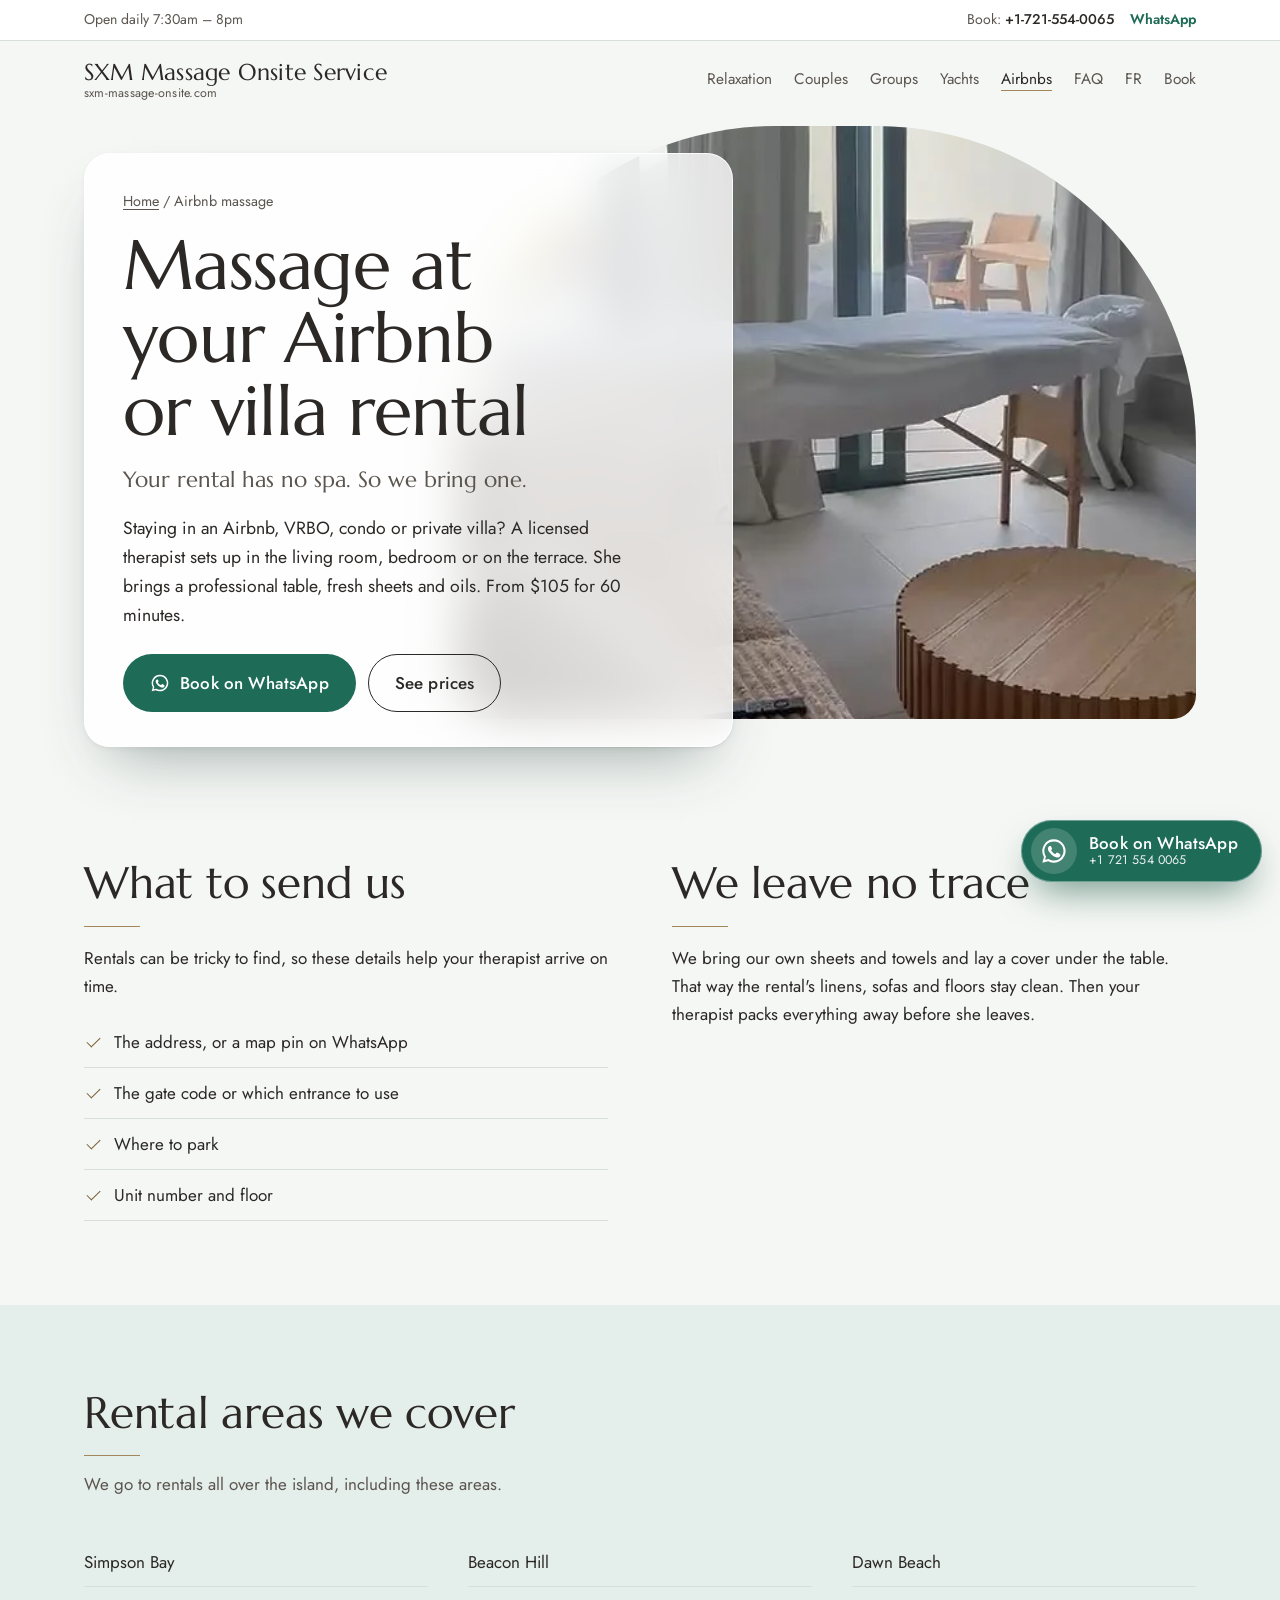
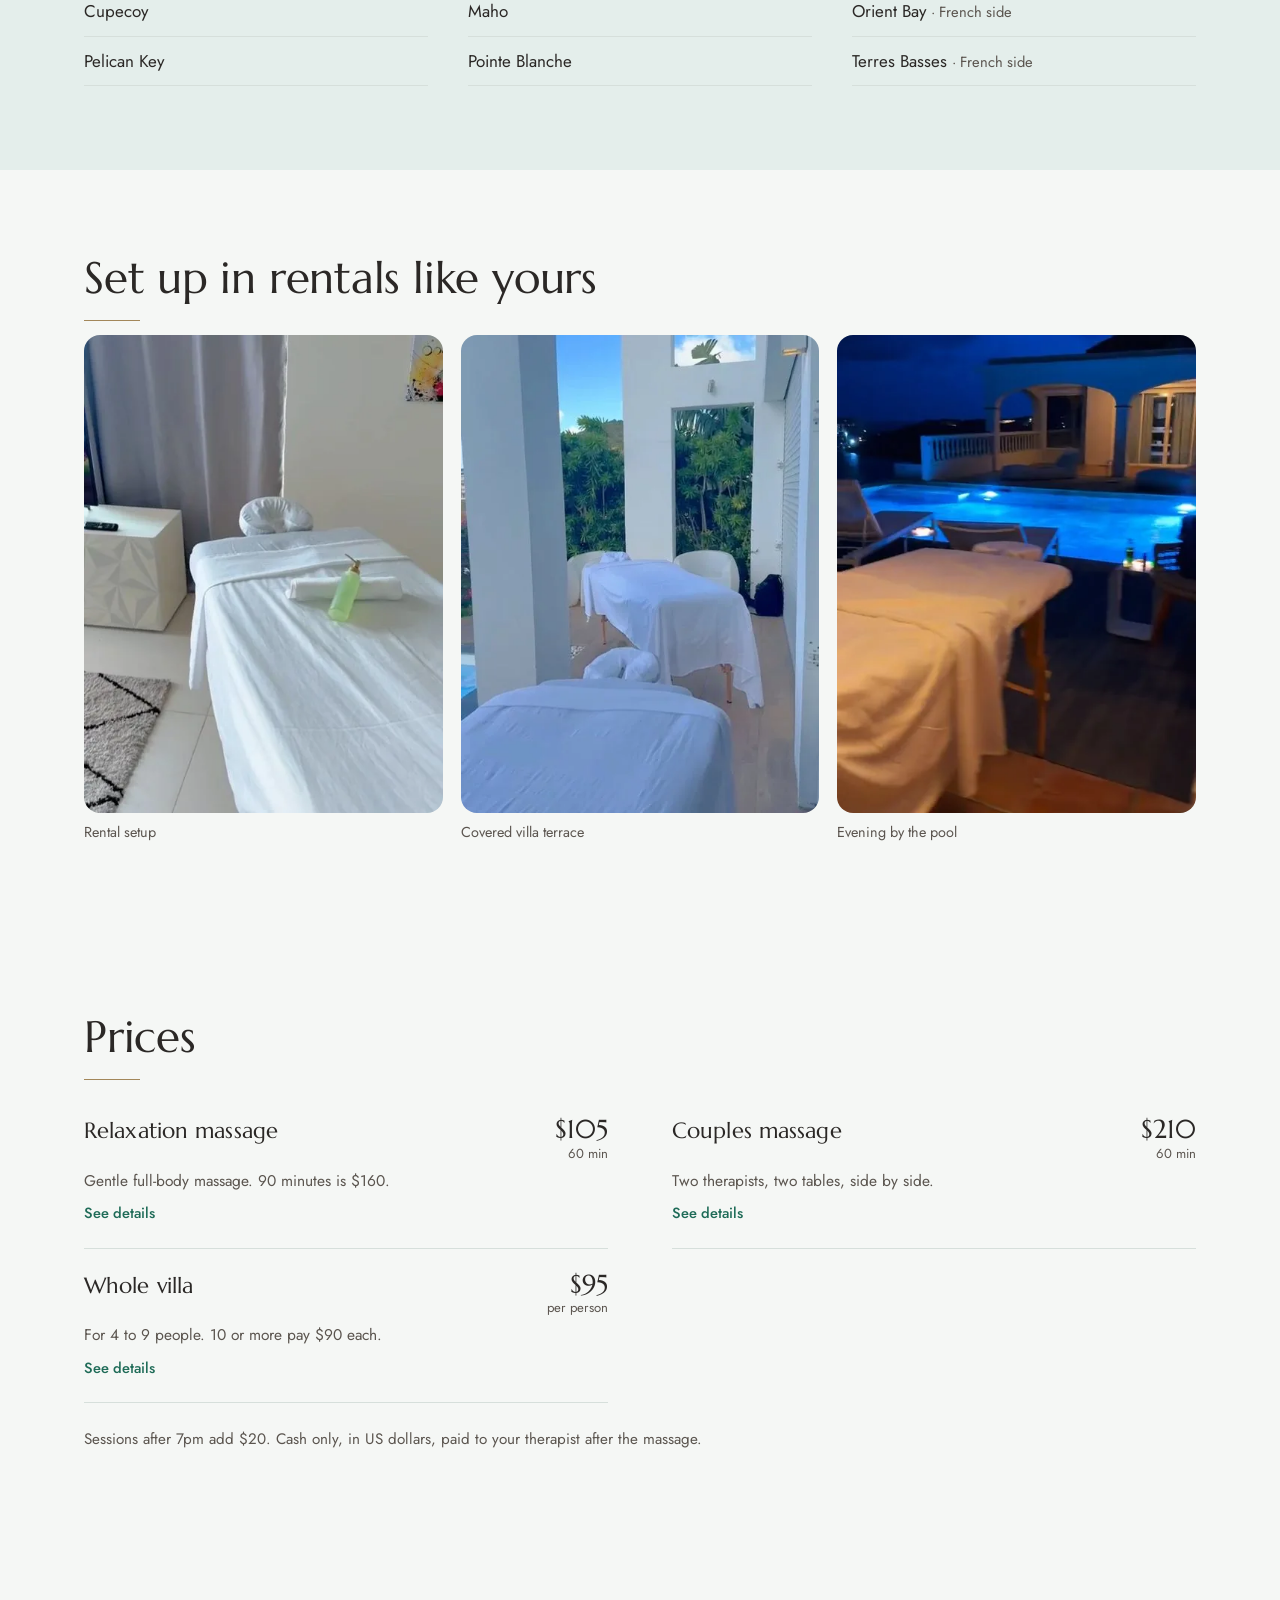
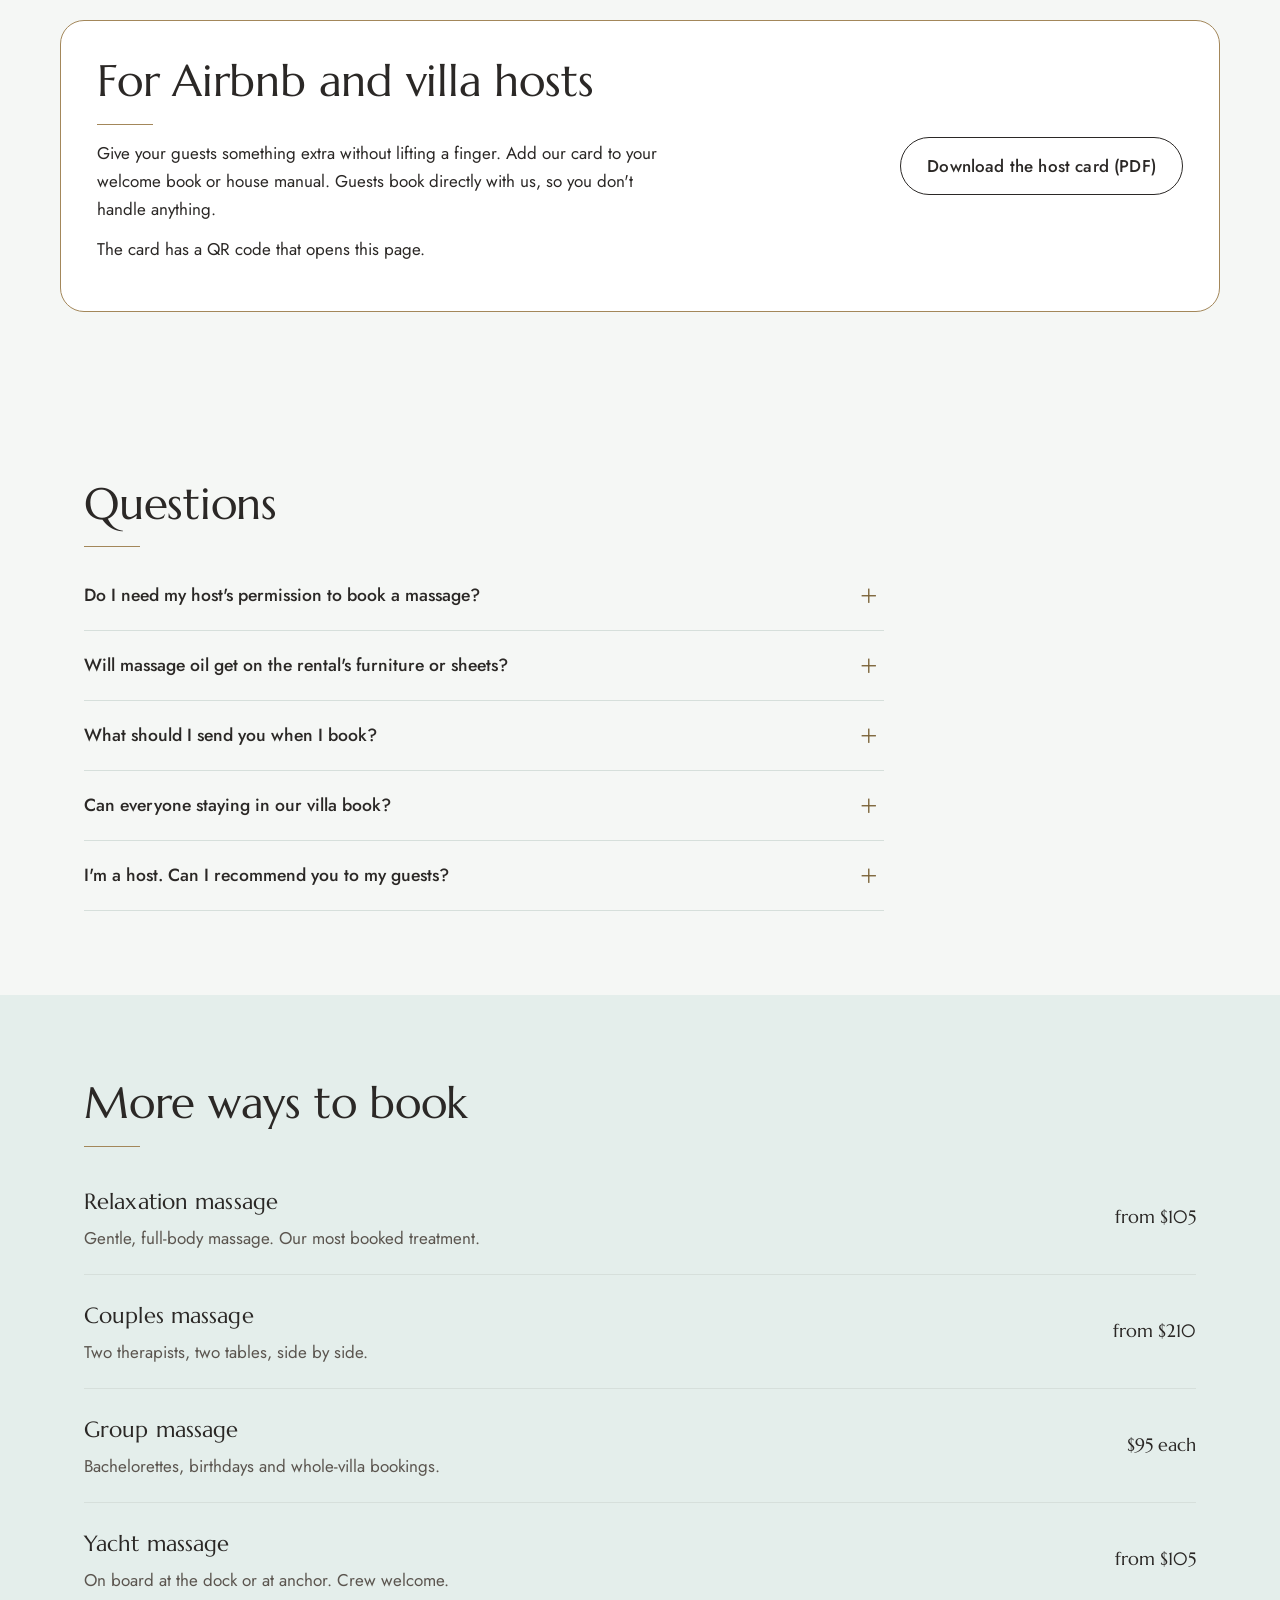
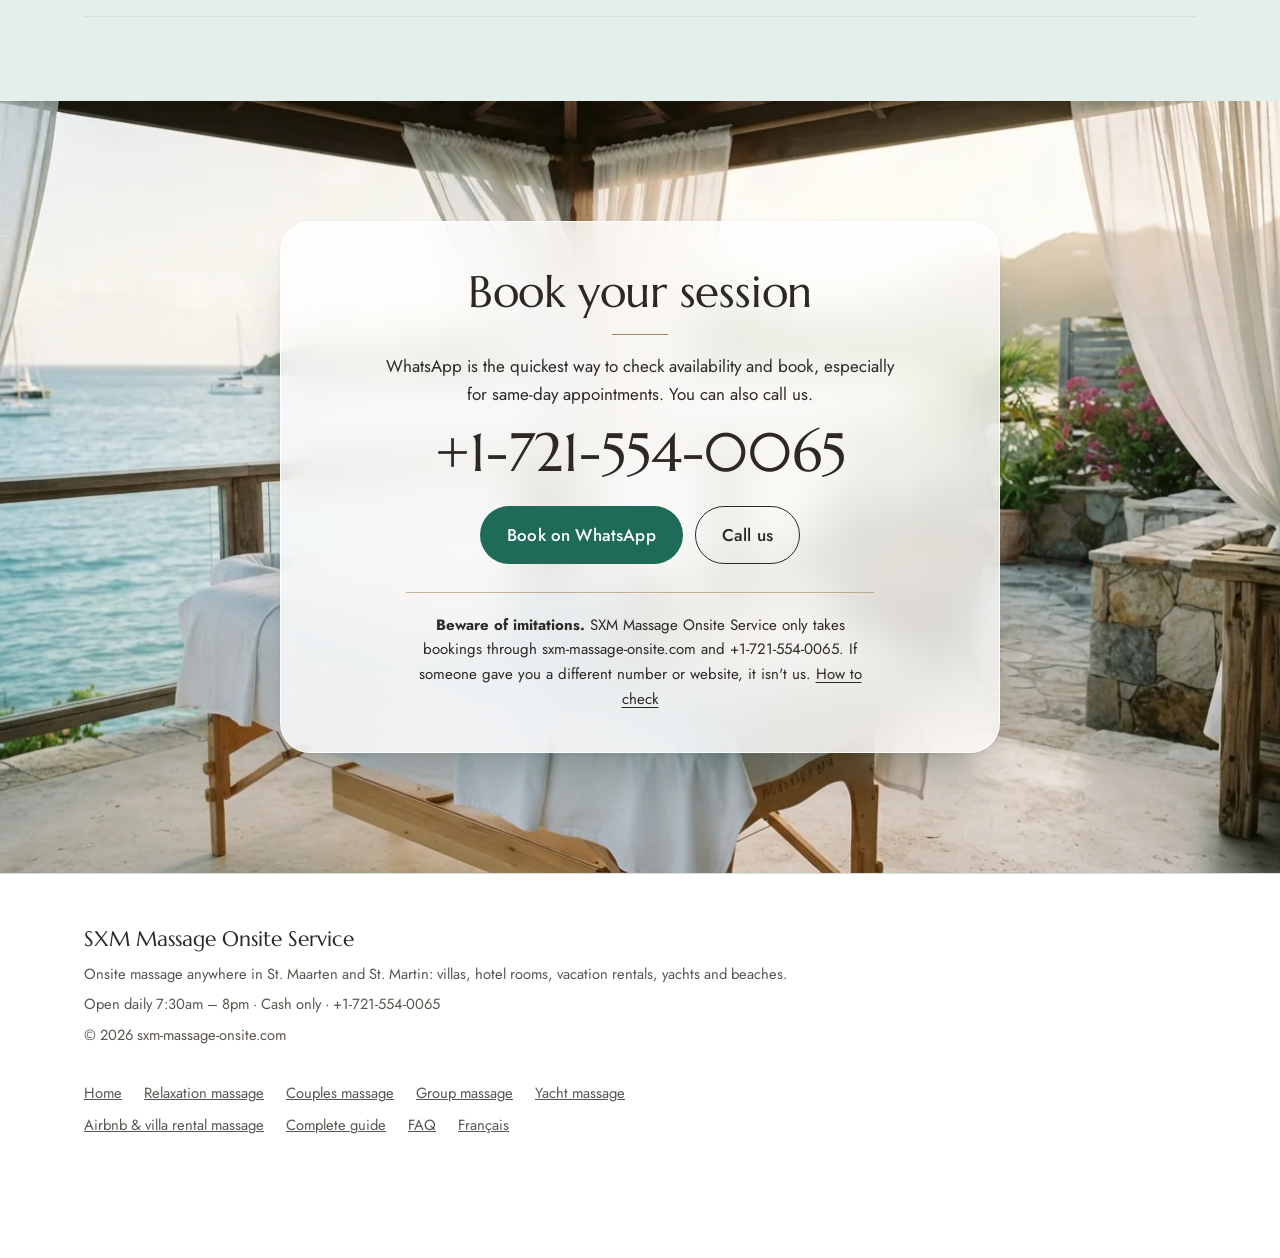
==== airbnb-massage/index.html @ 48a4171b "Rename business to SXM Massage Onsite Service (old name kept as alternateName) Co-Authored-By: Claud" ====
<!doctype html>
<html lang="en">
<head>
<meta charset="utf-8">
<meta name="viewport" content="width=device-width, initial-scale=1">
<!-- Google Analytics (skipped on localhost so testing doesn't count).
     Loads after the page is ready (first scroll/tap, or 2.5s after load) so it doesn't slow the first screen.
     A WhatsApp/call tap that happens before it has loaded waits up to ~1s so the click is still counted. -->
<script>
(function(){
  var h=location.hostname;
  if(!h||h==="localhost"||h==="127.0.0.1"||h.endsWith(".local")||h.endsWith(".test")) return;
  window.dataLayer=window.dataLayer||[];
  window.gtag=function(){dataLayer.push(arguments);};
  gtag("js",new Date()); gtag("config","G-8R6DB76BGK");
  var started=false, ready=false;
  function load(){ if(started) return; started=true;
    var s=document.createElement("script"); s.async=true; s.onload=function(){ready=true;};
    s.src="https://www.googletagmanager.com/gtag/js?id=G-8R6DB76BGK"; document.head.appendChild(s); }
  ["scroll","pointerdown","keydown","touchstart"].forEach(function(t){ addEventListener(t,load,{once:true,passive:true}); });
  addEventListener("load",function(){ setTimeout(load,2500); });
  document.addEventListener("click",function(e){
    var a=e.target.closest&&e.target.closest("a"); if(!a) return;
    var name, p={link_url:a.href}, txt=(a.textContent||"").trim().slice(0,60);
    if(a.href.indexOf("wa.me/")>-1){ name="whatsapp_click"; p.link_text=txt; }
    else if(a.href.indexOf("tel:")===0){ name="phone_call_click"; }
    else if(a.hostname==="sxm-massage-mobile.com"){ name=a.pathname.indexOf("/blog")===0?"blog_click":"sister_site_click"; p.link_text=txt; }
    if(!name) return;
    var sameTab=!a.target||a.target==="_self", plain=!(e.ctrlKey||e.metaKey||e.shiftKey||e.altKey||e.button);
    if(ready||!sameTab||!plain){ load(); gtag("event",name,p); return; }
    e.preventDefault(); load();
    var gone=false; function go(){ if(gone) return; gone=true; location.href=a.href; }
    p.event_callback=go; p.event_timeout=1000; gtag("event",name,p); setTimeout(go,1200);
  });
})();
</script>
<title>Massage at Your Airbnb or Vacation Rental in St. Maarten</title>
<meta name="description" content="Onsite massage at your Airbnb, VRBO or villa rental in St. Maarten. Set up in your living room or on the terrace with our own table, linens and oils. From $105.">
<link rel="canonical" href="https://sxm-massage-onsite.com/airbnb-massage/">
<meta name="theme-color" content="#16302A">
<meta property="og:type" content="website">
<meta property="og:site_name" content="SXM Massage Onsite Service">
<meta property="og:title" content="Massage at Your Airbnb or Vacation Rental in St. Maarten">
<meta property="og:description" content="Onsite massage at your Airbnb, VRBO or villa rental in St. Maarten. Set up in your living room or on the terrace with our own table, linens and oils. From $105.">
<meta property="og:url" content="https://sxm-massage-onsite.com/airbnb-massage/">
<meta property="og:image" content="https://sxm-massage-onsite.com/images/sxm-onsite-massage-share.jpg">
<meta property="og:image:width" content="1200">
<meta property="og:image:height" content="630">
<meta property="og:image:alt" content="SXM Massage Onsite Service: a full massage set up on site at your villa, hotel, Airbnb, yacht or beach in St. Maarten">
<meta name="twitter:card" content="summary_large_image">
<meta name="twitter:image" content="https://sxm-massage-onsite.com/images/sxm-onsite-massage-share.jpg">
<link rel="icon" href="../favicon.ico" sizes="any">
<link rel="icon" type="image/png" sizes="32x32" href="../favicon-32.png">
<link rel="apple-touch-icon" href="../apple-touch-icon.png">
<link rel="manifest" href="../site.webmanifest">
<link rel="preload" href="../fonts/marcellus-latin.woff2" as="font" type="font/woff2" crossorigin>
<link rel="preload" href="../fonts/jost-latin.woff2" as="font" type="font/woff2" crossorigin>
<link rel="stylesheet" href="../css/style.css?v=20261117b">
<script type="application/ld+json">
{
  "@context": "https://schema.org",
  "@type": "Service",
  "name": "Airbnb and villa rental massage",
  "serviceType": "In-home massage at vacation rentals",
  "description": "On-site massage at Airbnbs, VRBOs, condos and villa rentals in St. Maarten / St. Martin. Therapists bring their own table, linens and oils.",
  "url": "https://sxm-massage-onsite.com/airbnb-massage/",
  "provider": {
    "@type": "HealthAndBeautyBusiness",
    "@id": "https://sxm-massage-onsite.com/#business",
    "name": "SXM Massage Onsite Service",
    "telephone": "+1-721-554-0065"
  },
  "areaServed": [
    {
      "@type": "Place",
      "name": "Sint Maarten"
    },
    {
      "@type": "Place",
      "name": "Saint-Martin"
    }
  ],
  "offers": [
    {
      "@type": "Offer",
      "name": "Relaxation massage, 60 min",
      "price": "105",
      "priceCurrency": "USD"
    },
    {
      "@type": "Offer",
      "name": "Relaxation massage, 90 min",
      "price": "160",
      "priceCurrency": "USD"
    },
    {
      "@type": "Offer",
      "name": "Couples massage, 60 min",
      "price": "210",
      "priceCurrency": "USD"
    },
    {
      "@type": "Offer",
      "name": "Group massage per person, 4-9 people",
      "price": "95",
      "priceCurrency": "USD"
    }
  ]
}
</script>
<script type="application/ld+json">
{
  "@context": "https://schema.org",
  "@type": "BreadcrumbList",
  "itemListElement": [
    {
      "@type": "ListItem",
      "position": 1,
      "name": "Home",
      "item": "https://sxm-massage-onsite.com/"
    },
    {
      "@type": "ListItem",
      "position": 2,
      "name": "Airbnb massage",
      "item": "https://sxm-massage-onsite.com/airbnb-massage/"
    }
  ]
}
</script>
<script type="application/ld+json">
{
  "@context": "https://schema.org",
  "@type": "FAQPage",
  "mainEntity": [
    {
      "@type": "Question",
      "name": "Do I need my host's permission to book a massage?",
      "acceptedAnswer": {
        "@type": "Answer",
        "text": "Usually not, since it's your stay. If you're unsure, check your rental's house rules on visitors. Also, if your building has a front desk or security, let them know a therapist is coming."
      }
    },
    {
      "@type": "Question",
      "name": "Will massage oil get on the rental's furniture or sheets?",
      "acceptedAnswer": {
        "@type": "Answer",
        "text": "No. We bring our own sheets and towels and put a cover down under the table, so the rental's linens and floors stay clean."
      }
    },
    {
      "@type": "Question",
      "name": "What should I send you when I book?",
      "acceptedAnswer": {
        "@type": "Answer",
        "text": "The address or a map pin, the gate code or entrance, where to park, and the unit or floor number."
      }
    },
    {
      "@type": "Question",
      "name": "Can everyone staying in our villa book?",
      "acceptedAnswer": {
        "@type": "Answer",
        "text": "Yes. For 4 or more people, see group massage. It's $95 per person."
      }
    },
    {
      "@type": "Question",
      "name": "I'm a host. Can I recommend you to my guests?",
      "acceptedAnswer": {
        "@type": "Answer",
        "text": "Please do. Download our host card and add it to your welcome book. Then guests book with us directly."
      }
    }
  ]
}
</script>
</head>
<body>
<div class="topbar">
  <div class="wrap">
    <span class="tb-hours">Open daily 7:30am – 8pm</span>
    <span class="tb-book">Book: <a class="tb-phone" href="tel:+17215540065"><span class="nw">+1-721-554-0065</span></a> <a class="tb-wa" href="https://wa.me/17215540065?text=Hi%2C%20I%27d%20like%20to%20book%20an%20onsite%20massage" rel="noopener">WhatsApp</a></span>
  </div>
</div>
<header class="wrap top">
  <a class="brand" href="../">SXM Massage Onsite Service<small>sxm-massage-onsite.com</small></a>
  <button class="menu-btn" type="button" aria-expanded="false" aria-controls="main-nav">Menu</button>
  <nav id="main-nav" aria-label="Main">
    <a href="../relaxation-massage/">Relaxation</a>
    <a href="../couples-massage/">Couples</a>
    <a href="../group-massage/">Groups</a>
    <a href="../yacht-massage/">Yachts</a>
    <a href="../airbnb-massage/" aria-current="page">Airbnbs</a>
    <a href="../faq/">FAQ</a>
    <a href="../fr/" hreflang="fr" lang="fr" title="Version française">FR</a>
    <a class="nav-m" href="../guide/">Complete guide</a>
    <a href="#book">Book</a>
  </nav>
</header>
<script>
(function(){
  var h=document.querySelector('header.top'), b=h&&h.querySelector('.menu-btn'); if(!b) return;
  function close(){ h.classList.remove('open'); b.setAttribute('aria-expanded','false'); }
  b.addEventListener('click',function(){ var o=h.classList.toggle('open'); b.setAttribute('aria-expanded',o?'true':'false'); });
  h.querySelectorAll('nav a').forEach(function(a){ a.addEventListener('click',close); });
  document.addEventListener('keydown',function(e){ if(e.key==='Escape'&&h.classList.contains('open')){ close(); b.focus(); } });
  document.addEventListener('click',function(e){ if(h.classList.contains('open')&&!h.contains(e.target)) close(); });
})();
</script>
<main>
<section class="hero sub">
  <div class="wrap hero-grid">
    <div>
      <p class="crumbs"><a href="../">Home</a> / Airbnb massage</p>
      <h1>Massage at your Airbnb or villa rental</h1>
      <p class="places">Your rental has no spa. So we bring one.</p>
      <p class="lede">Staying in an Airbnb, VRBO, condo or private villa? A licensed therapist sets up in the living room, bedroom or on the terrace. She brings a professional table, fresh sheets and oils. From $105 for 60 minutes.</p>
      <div class="cta-row">
        <a class="btn btn-wa" href="https://wa.me/17215540065?text=Hi%2C%20I%27d%20like%20to%20book%20an%20onsite%20massage" rel="noopener"><svg viewBox="0 0 24 24" aria-hidden="true" fill="currentColor"><path d="M12 2a10 10 0 0 0-8.6 15.1L2 22l5-1.3A10 10 0 1 0 12 2zm0 18.2c-1.5 0-3-.4-4.3-1.2l-.3-.2-3 .8.8-2.9-.2-.3A8.2 8.2 0 1 1 12 20.2zm4.5-6.1c-.2-.1-1.5-.7-1.7-.8-.2-.1-.4-.1-.6.1l-.8 1c-.1.2-.3.2-.5.1a6.7 6.7 0 0 1-3.3-2.9c-.3-.4.2-.4.7-1.3.1-.2 0-.3 0-.4l-.8-1.8c-.2-.5-.4-.4-.6-.4h-.5a1 1 0 0 0-.7.3 3 3 0 0 0-.9 2.2 5.2 5.2 0 0 0 1.1 2.7 11.8 11.8 0 0 0 4.5 4c1.7.7 2.3.8 3.2.6.5-.1 1.5-.6 1.7-1.2.2-.6.2-1.1.2-1.2-.1-.1-.3-.2-.5-.3z"/></svg>Book on WhatsApp</a>
        <a class="btn btn-line" href="#prices">See prices</a>
      </div>
      
    </div>
    <div class="hero-photo"><img src="../images/airbnb-living-room-massage-setup-st-maarten.webp" alt="Massage table in a bright vacation rental living room in St. Maarten" width="576" height="1024" fetchpriority="high" decoding="async" style="object-position:center 62%"></div>
  </div>
</section>
<section>
  <div class="wrap two">
    <div>
      <h2>What to send us</h2>
      <p class="measure">Rentals can be tricky to find, so these details help your therapist arrive on time.</p>
      <ul class="ticks">
        <li>The address, or a map pin on WhatsApp</li>
        <li>The gate code or which entrance to use</li>
        <li>Where to park</li>
        <li>Unit number and floor</li>
      </ul>
    </div>
    <div>
      <h2>We leave no trace</h2>
      <p class="measure">We bring our own sheets and towels and lay a cover under the table. That way the rental's linens, sofas and floors stay clean. Then your therapist packs everything away before she leaves.</p>
    </div>
  </div>
</section>
<section class="band">
  <div class="wrap">
    <h2>Rental areas we cover</h2>
    <p class="intro measure">We go to rentals all over the island, including these areas.</p>
    <ul class="areas">
      <li>Simpson Bay</li>
      <li>Cupecoy</li>
      <li>Pelican Key</li>
      <li>Beacon Hill</li>
      <li>Maho</li>
      <li>Pointe Blanche</li>
      <li>Dawn Beach</li>
      <li>Orient Bay <span>· French side</span></li>
      <li>Terres Basses <span>· French side</span></li>
    </ul>
  </div>
</section>
<section>
  <div class="wrap">
    <h2>Set up in rentals like yours</h2>
    
    <ul class="gallery">
      <li><figure><a href="../images/massage-table-vacation-rental-st-maarten.webp" class="lb" data-caption="Massage setup at a vacation rental"><img src="../images/massage-table-vacation-rental-st-maarten-tile.webp" alt="Massage table with fresh linens and oil in a vacation rental" width="480" height="640" loading="lazy" decoding="async"></a><figcaption>Rental setup</figcaption></figure></li>
      <li><figure><a href="../images/couples-massage-tables-covered-villa-terrace.webp" class="lb" data-caption="Massage tables on a covered villa terrace"><img src="../images/couples-massage-tables-covered-villa-terrace-tile.webp" alt="Two massage tables side by side on a shaded villa terrace" width="480" height="640" loading="lazy" decoding="async"></a><figcaption>Covered villa terrace</figcaption></figure></li>
      <li><figure><a href="../images/evening-poolside-massage-villa-st-maarten.webp" class="lb" data-caption="Evening massage at a villa pool"><img src="../images/evening-poolside-massage-villa-st-maarten-tile.webp" alt="Massage table beside a lit villa pool in the evening" width="480" height="640" loading="lazy" decoding="async"></a><figcaption>Evening by the pool</figcaption></figure></li>
    </ul>
  </div>
</section>
<section id="prices">
  <div class="wrap">
    <h2>Prices</h2>
    
    <ul class="rate-cards">
      <li class="rate-card linked">
        <h3><a href="../relaxation-massage/">Relaxation massage</a></h3>
        <p class="price">$105<span>60 min</span></p>
        <p class="note">Gentle full-body massage. 90 minutes is $160.</p><span class="more" aria-hidden="true">See details</span>
      </li>
      <li class="rate-card linked">
        <h3><a href="../couples-massage/">Couples massage</a></h3>
        <p class="price">$210<span>60 min</span></p>
        <p class="note">Two therapists, two tables, side by side.</p><span class="more" aria-hidden="true">See details</span>
      </li>
      <li class="rate-card linked">
        <h3><a href="../group-massage/">Whole villa</a></h3>
        <p class="price">$95<span>per person</span></p>
        <p class="note">For 4 to 9 people. 10 or more pay $90 each.</p><span class="more" aria-hidden="true">See details</span>
      </li>
    </ul>
    <p class="rate-foot">Sessions after 7pm add $20. Cash only, in US dollars, paid to your therapist after the massage.</p>
  </div>
</section>
<section>
  <div class="wrap host">
    <div>
      <h2>For Airbnb and villa hosts</h2>
      <p>Give your guests something extra without lifting a finger. Add our card to your welcome book or house manual. Guests book directly with us, so you don't handle anything.</p>
      <p>The card has a QR code that opens this page.</p>
    </div>
    <div><a class="btn btn-line" href="../host-card.pdf" download>Download the host card (PDF)</a></div>
  </div>
</section>
<section id="faq" class="faq">
  <div class="wrap">
    <h2>Questions</h2>
    <div class="faq-list">
      <details>
        <summary>Do I need my host's permission to book a massage?</summary>
        <p>Usually not, since it's your stay. If you're unsure, check your rental's house rules on visitors. Also, if your building has a front desk or security, let them know a therapist is coming.</p>
      </details>
      <details>
        <summary>Will massage oil get on the rental's furniture or sheets?</summary>
        <p>No. We bring our own sheets and towels and put a cover down under the table, so the rental's linens and floors stay clean.</p>
      </details>
      <details>
        <summary>What should I send you when I book?</summary>
        <p>The address or a map pin, the gate code or entrance, where to park, and the unit or floor number.</p>
      </details>
      <details>
        <summary>Can everyone staying in our villa book?</summary>
        <p>Yes. For 4 or more people, see <a href="../group-massage/">group massage</a>. It's $95 per person.</p>
      </details>
      <details>
        <summary>I'm a host. Can I recommend you to my guests?</summary>
        <p>Please do. <a href="../host-card.pdf">Download our host card</a> and add it to your welcome book. Then guests book with us directly.</p>
      </details>
    </div>
  </div>
</section>
<section class="band">
  <div class="wrap">
    <h2>More ways to book</h2>
    <ul class="pages">
      <li><a href="../relaxation-massage/"><strong>Relaxation massage</strong><span>Gentle, full-body massage. Our most booked treatment.</span><em>from $105</em></a></li>
      <li><a href="../couples-massage/"><strong>Couples massage</strong><span>Two therapists, two tables, side by side.</span><em>from $210</em></a></li>
      <li><a href="../group-massage/"><strong>Group massage</strong><span>Bachelorettes, birthdays and whole-villa bookings.</span><em>$95 each</em></a></li>
      <li><a href="../yacht-massage/"><strong>Yacht massage</strong><span>On board at the dock or at anchor. Crew welcome.</span><em>from $105</em></a></li>
    </ul>
  </div>
</section>
<section id="book" class="dark book">
  <div class="wrap">
    <h2>Book your session</h2>
    <p>WhatsApp is the quickest way to check availability and book, especially for same-day appointments. You can also call us.</p>
    <a class="big-number" href="https://wa.me/17215540065"><span class="nw">+1-721-554-0065</span></a>
    <div class="cta-row">
      <a class="btn btn-wa" href="https://wa.me/17215540065?text=Hi%2C%20I%27d%20like%20to%20book%20an%20onsite%20massage" rel="noopener">Book on WhatsApp</a>
      <a class="btn btn-line" href="tel:+17215540065">Call us</a>
    </div>
    <p class="beware"><strong>Beware of imitations.</strong> SXM Massage Onsite Service only takes bookings through sxm-massage-onsite.com and <span class="nw">+1-721-554-0065</span>. If someone gave you a different number or website, it isn't us. <a href="../faq/#real">How to check</a></p>
  </div>
</section>
</main>

<footer>
  <div class="wrap cols">
    <div>
      <p><strong>SXM Massage Onsite Service</strong></p>
      <p>Onsite massage anywhere in St. Maarten and St. Martin: villas, hotel rooms, vacation rentals, yachts and beaches.</p>
      <p>Open daily 7:30am – 8pm · Cash only · <span class="nw">+1-721-554-0065</span></p>
      <p>© 2026 sxm-massage-onsite.com</p>
    </div>
    <nav aria-label="Services">
      <a href="../">Home</a>
      <a href="../relaxation-massage/">Relaxation massage</a>
      <a href="../couples-massage/">Couples massage</a>
      <a href="../group-massage/">Group massage</a>
      <a href="../yacht-massage/">Yacht massage</a>
      <a href="../airbnb-massage/">Airbnb & villa rental massage</a>
      <a href="../guide/">Complete guide</a>
      <a href="../faq/">FAQ</a>
      <a href="../fr/" hreflang="fr" lang="fr">Français</a>
    </nav>
  </div>
</footer>

<a class="wa-float" href="https://wa.me/17215540065?text=Hi%2C%20I%27d%20like%20to%20book%20an%20onsite%20massage" rel="noopener"><span class="wa-icon" aria-hidden="true"><svg viewBox="0 0 24 24" aria-hidden="true" fill="currentColor"><path d="M12 2a10 10 0 0 0-8.6 15.1L2 22l5-1.3A10 10 0 1 0 12 2zm0 18.2c-1.5 0-3-.4-4.3-1.2l-.3-.2-3 .8.8-2.9-.2-.3A8.2 8.2 0 1 1 12 20.2zm4.5-6.1c-.2-.1-1.5-.7-1.7-.8-.2-.1-.4-.1-.6.1l-.8 1c-.1.2-.3.2-.5.1a6.7 6.7 0 0 1-3.3-2.9c-.3-.4.2-.4.7-1.3.1-.2 0-.3 0-.4l-.8-1.8c-.2-.5-.4-.4-.6-.4h-.5a1 1 0 0 0-.7.3 3 3 0 0 0-.9 2.2 5.2 5.2 0 0 0 1.1 2.7 11.8 11.8 0 0 0 4.5 4c1.7.7 2.3.8 3.2.6.5-.1 1.5-.6 1.7-1.2.2-.6.2-1.1.2-1.2-.1-.1-.3-.2-.5-.3z"/></svg></span><span class="wa-text">Book on WhatsApp<small>+1 721 554 0065</small></span></a>
<dialog class="lightbox" id="lightbox" aria-label="Photo">
  <button type="button" class="lb-close" aria-label="Close photo">&times;</button>
  <img alt="">
  <p class="lb-cap"></p>
</dialog>
<script>
(function(){
  var d=document.getElementById('lightbox'); if(!d||!d.showModal) return;
  var im=d.querySelector('img'), cap=d.querySelector('.lb-cap');
  document.querySelectorAll('a.lb').forEach(function(a){
    a.addEventListener('click',function(e){
      e.preventDefault(); var t=a.querySelector('img');
      im.src=a.href; im.alt=t.alt; cap.textContent=a.dataset.caption||''; d.showModal();
    });
  });
  d.querySelector('.lb-close').addEventListener('click',function(){d.close()});
  d.addEventListener('click',function(e){ if(e.target===d) d.close(); });
})();
</script>
</body>
</html>
---- css/style.css ----
/* SXM Massage Onsite Service: "villa morning" luxury spa theme
   Pearl + sea mist backgrounds, espresso text, champagne-gold hairlines,
   frosted glass panels floating over real setup photos.
   Fonts are served from this site: Marcellus (headings), Jost (text). */

@font-face{font-family:"Marcellus";font-style:normal;font-weight:400;font-display:swap;src:url(../fonts/marcellus-latin.woff2) format("woff2")}
@font-face{font-family:"Jost";font-style:normal;font-weight:300 700;font-display:swap;src:url(../fonts/jost-latin.woff2) format("woff2")}

:root{
  --pearl:#F5F7F5;        /* page */
  --mist:#E4EEEB;         /* soft lagoon bands */
  --white:#FFFFFF;
  --ink:#2B2826;          /* espresso text (13.6:1 on pearl) */
  --ink-soft:#5B554F;     /* secondary text (6.8:1 on pearl) */
  --gold:#A3875A;         /* champagne: hairlines and ornaments only */
  --gold-deep:#7A6136;    /* gold that can carry text (5.4:1) */
  --palm:#1E6B57;         /* WhatsApp + main actions (white text 6.4:1) */
  --palm-dark:#17543F;
  --line:#D6DFDB;
  --glass:rgba(255,255,255,.80);
  --glass-edge:rgba(255,255,255,.85);
  --float:0 30px 60px -28px rgba(31,58,52,.45),0 2px 6px rgba(31,58,52,.06);
  --serif:"Marcellus","Cormorant Garamond",Georgia,serif;
  --sans:"Jost",system-ui,-apple-system,"Segoe UI",sans-serif;
}
*{box-sizing:border-box}
html{scroll-behavior:smooth}
@media (prefers-reduced-motion:reduce){html{scroll-behavior:auto}}
body{margin:0;background:var(--pearl);color:var(--ink);font-family:var(--sans);font-weight:400;font-size:1.0625rem;line-height:1.65;-webkit-font-smoothing:antialiased}
img{max-width:100%;display:block}
a{color:inherit}
p a,li a,.faq details p a{color:var(--gold-deep);text-decoration-thickness:1px;text-underline-offset:3px}
p a:hover,li a:hover{color:var(--ink)}
a:focus-visible,button:focus-visible,summary:focus-visible{outline:3px solid var(--palm);outline-offset:3px;border-radius:6px}
.wrap{max-width:1160px;margin:0 auto;padding:0 24px}
.measure{max-width:62ch}
.nw{white-space:nowrap}

/* frosted glass panel, used wherever text floats over a photo */
.glass,.vhero-content > .glass-card,.hero.sub .hero-grid > div:first-child,.book .wrap{
  background:var(--glass);
  -webkit-backdrop-filter:blur(22px) saturate(1.25);backdrop-filter:blur(22px) saturate(1.25);
  border:1px solid var(--glass-edge);box-shadow:var(--float);
}
@supports not ((backdrop-filter:blur(1px)) or (-webkit-backdrop-filter:blur(1px))){
  .vhero-content > .glass-card,.hero.sub .hero-grid > div:first-child,.book .wrap{background:rgba(255,255,255,.93)}
}

/* type */
h1,h2,.vhero .places,.hero .places,.brand,.price,.big-number,.steps li::before,.pages a strong,.rate-card h3{font-family:var(--serif);font-weight:400}
h1{font-size:clamp(2.4rem,5.6vw,4.4rem);line-height:1.04;letter-spacing:-.01em;margin:0 0 14px;text-wrap:balance}
h2{font-size:clamp(1.85rem,3.6vw,2.75rem);line-height:1.1;letter-spacing:-.005em;margin:0 0 14px;text-wrap:balance}
h3{font-family:var(--sans);font-size:1.12rem;line-height:1.3;margin:0 0 6px;font-weight:600}
h2::after{content:"";display:block;width:56px;height:1px;background:var(--gold);margin-top:18px}
.intro{margin:0 0 40px;color:var(--ink-soft)}
.prose p{margin:0 0 18px}

/* top bar */
.topbar{background:var(--white);color:var(--ink-soft);font-size:.88rem;border-bottom:1px solid var(--line)}
.topbar .wrap{display:flex;justify-content:space-between;align-items:center;gap:12px;height:40px}
.topbar a{color:var(--ink);font-weight:500;text-decoration:none}
.topbar .tb-phone:hover{text-decoration:underline;text-underline-offset:3px}
.topbar .tb-wa{margin-left:12px;color:var(--palm);font-weight:600}
.topbar .tb-wa:hover{text-decoration:underline;text-underline-offset:3px}
@media (max-width:520px){.topbar .tb-hours{display:none}.topbar .wrap{justify-content:center}}

/* header */
.top{display:flex;align-items:center;justify-content:space-between;gap:16px;padding:18px 24px}
.brand{font-size:1.45rem;letter-spacing:.01em;text-decoration:none;line-height:1.1}
.brand small{display:block;font-family:var(--sans);font-size:.78rem;color:var(--ink-soft);letter-spacing:.02em;margin-top:2px}
.top nav{display:flex;gap:22px;font-size:.96rem}
.top nav a{text-decoration:none;color:var(--ink-soft)}
.top nav a:hover,.top nav a[aria-current="page"]{color:var(--ink);text-decoration:underline;text-decoration-color:var(--gold);text-underline-offset:6px}
.menu-btn{display:none}
.top nav .nav-m{display:none}
@media (max-width:880px){
  .top{position:relative}.top nav{display:none}
  .menu-btn{display:inline-flex;align-items:center;font:inherit;font-weight:500;font-size:.95rem;line-height:1;padding:10px 18px;min-height:44px;border:1px solid var(--ink);border-radius:999px;background:transparent;color:var(--ink);cursor:pointer}
  .top.open nav{display:flex;flex-direction:column;gap:2px;position:absolute;top:calc(100% - 4px);left:14px;right:14px;z-index:30;padding:10px;background:rgba(255,255,255,.96);-webkit-backdrop-filter:blur(18px);backdrop-filter:blur(18px);border:1px solid var(--line);border-radius:16px;box-shadow:var(--float)}
  .top.open nav a{display:block;padding:12px 14px;border-radius:10px;color:var(--ink);font-size:1.05rem}
  .top.open nav a:hover{background:var(--mist);text-decoration:none}
}

/* breadcrumb */
.crumbs{font-size:.9rem;color:var(--ink-soft);margin:0 0 14px}
.crumbs a{color:var(--ink-soft)}

/* buttons */
.btn{display:inline-flex;align-items:center;gap:10px;justify-content:center;font:inherit;font-weight:500;letter-spacing:.01em;text-decoration:none;border-radius:999px;padding:14px 26px;min-height:50px;border:1px solid transparent;cursor:pointer;transition:background-color .2s ease,color .2s ease}
.btn-wa{background:var(--palm);color:var(--white)}
.btn-wa:hover{background:var(--palm-dark)}
.btn-line{border-color:var(--ink);color:var(--ink);background:transparent}
.btn-line:hover{background:var(--ink);color:var(--pearl)}
.btn svg{width:20px;height:20px;flex:none}
.cta-row{display:flex;flex-wrap:wrap;gap:12px;align-items:center}

/* ---------- home: full-screen photo/video with a floating glass card ---------- */
.has-vhero header.top{position:absolute;top:52px;left:0;right:0;margin:0 auto;max-width:1160px;z-index:5;padding:14px 22px;width:calc(100% - 28px);border-radius:999px;
  background:rgba(255,255,255,.78);-webkit-backdrop-filter:blur(18px) saturate(1.2);backdrop-filter:blur(18px) saturate(1.2);border:1px solid var(--glass-edge);box-shadow:var(--float)}
.has-vhero header.top .brand small{display:none}
@media (max-width:880px){.has-vhero header.top{border-radius:22px;padding:10px 12px 10px 18px}}
.vhero{position:relative;min-height:calc(100vh - 40px);min-height:calc(100svh - 40px);display:flex;align-items:flex-end;overflow:hidden;padding:150px 0 64px;background:var(--mist)}
.vhero-poster{position:absolute;inset:0;width:100%;height:100%;object-fit:cover;z-index:0}
.vhero-video{position:absolute;inset:0;width:100%;height:100%;object-fit:cover;z-index:0}
.vhero-video.lazy{opacity:0;transition:opacity .8s ease}
.vhero-video.lazy.is-playing{opacity:1}
@media (prefers-reduced-motion:reduce){.vhero-video.lazy{transition:none}}
.vhero-shade{position:absolute;inset:0;z-index:1;background:linear-gradient(180deg,rgba(245,247,245,0) 55%,rgba(245,247,245,.35) 100%)}
.vhero-content{position:relative;z-index:2;width:100%}
.vhero-content > .glass-card{max-width:620px;border-radius:28px;padding:38px 40px 34px}
.vhero h1{margin:0 0 6px}
.vhero .places{font-size:clamp(1.35rem,2.4vw,1.75rem);line-height:1.25;color:var(--ink);margin:0 0 16px}
.vhero .lede{font-size:1.1rem;color:var(--ink);margin:0 0 26px;max-width:48ch}
.facts{display:flex;flex-wrap:wrap;gap:6px 22px;margin:26px 0 0;padding:20px 0 0;list-style:none;font-size:.92rem;color:var(--ink);border-top:1px solid rgba(163,135,90,.55)}
.facts li strong{font-weight:600}
.vhero-toggle{position:absolute;right:22px;bottom:26px;z-index:3;width:46px;height:46px;display:grid;place-items:center;background:var(--glass);-webkit-backdrop-filter:blur(14px);backdrop-filter:blur(14px);color:var(--ink);border:1px solid var(--glass-edge);border-radius:999px;font-size:.8rem;letter-spacing:-2px;cursor:pointer}
@media (min-width:1000px){
  .vhero-content > .glass-card{margin:0 auto;text-align:center;max-width:680px}
  .vhero .lede{margin-left:auto;margin-right:auto}
  .vhero .cta-row,.vhero .facts{justify-content:center}
}
@media (max-width:760px){
  .vhero{padding:150px 0 28px;align-items:flex-end}
  .vhero-content > .glass-card{padding:26px 22px 22px;border-radius:22px}
  .vhero-toggle{bottom:auto;top:142px;right:14px}
  .facts{gap:4px 16px}
}

/* ---------- inner pages: arched photo with the glass card floating over it ---------- */
.hero{padding:8px 0 56px}
.hero.sub .hero-grid{display:grid;grid-template-columns:repeat(12,1fr);align-items:end}
.hero.sub .hero-photo{grid-column:5 / 13;grid-row:1;aspect-ratio:5/4;border-radius:320px 320px 24px 24px;overflow:hidden;background:var(--mist)}
.hero.sub .hero-grid > div:first-child{grid-column:1 / 8;grid-row:1;position:relative;z-index:2;border-radius:26px;padding:36px 38px 34px;margin-bottom:-28px}
.hero-photo img{width:100%;height:100%;object-fit:cover;display:block}
.hero .lede{font-size:1.1rem;max-width:48ch;margin:0 0 24px}
.hero .places{font-size:1.4rem;color:var(--ink-soft);margin:0 0 16px}
@media (max-width:900px){
  .hero.sub .hero-grid{grid-template-columns:1fr}
  .hero.sub .hero-photo{grid-column:1;grid-row:1;aspect-ratio:4/3;border-radius:200px 200px 20px 20px}
  .hero.sub .hero-grid > div:first-child{grid-column:1;grid-row:2;margin:-72px 10px 0;padding:26px 22px 24px;border-radius:22px}
}

/* sections */
section{padding:84px 0}
.band{background:var(--mist)}
.dark{background:var(--mist);color:var(--ink)}
.dark .intro,.dark p{color:var(--ink-soft)}

/* prices: set like a spa menu, not boxes */
.rate-cards{list-style:none;margin:0;padding:0;display:grid;grid-template-columns:1fr 1fr;gap:0 64px}
@media (max-width:820px){.rate-cards{grid-template-columns:1fr}}
.rate-card{position:relative;display:grid;grid-template-columns:1fr auto;column-gap:18px;align-items:baseline;padding:22px 0;border-bottom:1px solid var(--line)}
.rate-card h3{grid-column:1;font-size:1.35rem;line-height:1.25;margin:0;letter-spacing:.005em}
.rate-card h3 a{text-decoration:none;color:var(--ink)}
.rate-card h3 a::after{content:"";position:absolute;inset:0}
.rate-card.linked:hover h3 a{text-decoration:underline;text-decoration-color:var(--gold);text-underline-offset:5px}
.rate-card:focus-within{outline:3px solid var(--palm);outline-offset:4px;border-radius:6px}
.rate-card h3 a:focus-visible{outline:none}
.rate-card .price{grid-column:2;grid-row:1;margin:0;font-size:1.65rem;line-height:1;white-space:nowrap;color:var(--ink);text-align:right}
.rate-card .price span,.rate-card .price small{display:block;margin-top:4px;font-family:var(--sans);font-size:.82rem;color:var(--ink-soft)}
.rate-card .note{grid-column:1 / 3;margin:8px 0 0;color:var(--ink-soft);font-size:.97rem;max-width:56ch}
.rate-card .badge{grid-column:1;grid-row:2;justify-self:start;margin:4px 0 0;font-family:var(--serif);font-size:.95rem;color:var(--gold-deep)}
.rate-card .more{grid-column:1 / 3;margin-top:8px;font-weight:500;font-size:.92rem;color:var(--palm)}
.rate-foot{margin:24px 0 0;font-size:.95rem;color:var(--ink-soft)}
.rates{margin:0;padding:0}
.rate{display:grid;grid-template-columns:1fr auto;gap:4px 24px;padding:20px 0;border-bottom:1px solid var(--line)}
.rate dt{font-family:var(--serif);font-size:1.3rem}
.rate dd{margin:0}
.rate .price{grid-column:2;grid-row:1 / span 2;align-self:center;font-size:1.6rem;text-align:right;white-space:nowrap}
.rate .price span{display:block;font-family:var(--sans);font-size:.82rem;color:var(--ink-soft)}
.rate .note{color:var(--ink-soft);font-size:.97rem;max-width:56ch}

/* steps: a real sequence, so numbered */
.steps{list-style:none;margin:0;padding:0;display:grid;grid-template-columns:repeat(3,1fr);gap:44px;counter-reset:s}
.steps.four{grid-template-columns:repeat(4,1fr);gap:32px}
@media (max-width:900px){.steps,.steps.four{grid-template-columns:1fr;gap:28px}}
.steps li{counter-increment:s;padding-top:20px;border-top:1px solid var(--gold)}
.steps li::before{content:counter(s);display:block;font-size:2.6rem;line-height:1;margin-bottom:12px;color:var(--gold-deep)}
.steps p{margin:0;color:var(--ink-soft)}

/* moments */
.moments{list-style:none;margin:0;padding:0;display:grid;grid-template-columns:repeat(2,1fr);gap:0 56px}
@media (max-width:820px){.moments{grid-template-columns:1fr}}
.moments li{padding:22px 0;border-top:1px solid var(--line)}
.moments p{margin:0;color:var(--ink-soft)}

/* areas */
.areas{columns:3 200px;column-gap:40px;margin:0;padding:0;list-style:none}
.areas li{break-inside:avoid;padding:10px 0;border-bottom:1px solid var(--line)}
.areas li span{color:var(--ink-soft);font-size:.92rem}

/* two columns + tick lists */
.two{display:grid;grid-template-columns:1fr 1fr;gap:64px}
@media (max-width:820px){.two{grid-template-columns:1fr;gap:36px}}
.ticks{list-style:none;margin:0;padding:0}
.ticks li{padding:11px 0 11px 30px;position:relative;border-bottom:1px solid var(--line)}
.ticks li::before{content:"";position:absolute;left:3px;top:20px;width:12px;height:6px;border-left:1.5px solid var(--gold-deep);border-bottom:1.5px solid var(--gold-deep);transform:rotate(-45deg)}

/* page links */
.pages{list-style:none;margin:0;padding:0}
.pages li{border-bottom:1px solid var(--line)}
.pages a{display:grid;grid-template-columns:1fr auto;gap:4px 24px;padding:22px 0;text-decoration:none;color:var(--ink)}
.pages a strong{font-size:1.4rem;letter-spacing:.005em}
.pages a span{color:var(--ink-soft);grid-column:1}
.pages a em{font-style:normal;font-family:var(--serif);font-size:1.15rem;grid-column:2;grid-row:1 / span 2;align-self:center;white-space:nowrap}
.pages a:hover strong{text-decoration:underline;text-decoration-color:var(--gold);text-underline-offset:6px}

/* faq */
.faq details{border-bottom:1px solid var(--line)}
.faq summary{cursor:pointer;list-style:none;padding:20px 44px 20px 0;font-weight:500;font-size:1.1rem;position:relative}
.faq summary::-webkit-details-marker{display:none}
.faq summary::after{content:"+";position:absolute;right:6px;top:13px;font-family:var(--serif);font-size:1.7rem;color:var(--gold-deep)}
.faq details[open] summary::after{content:"\2212"}
.faq details p{margin:0 0 22px;max-width:62ch;color:var(--ink-soft)}
.faq-list{max-width:800px}

/* places to see: cards on white */
.places-sec{background:var(--white)}
.see-list{list-style:none;margin:0;padding:0;display:grid;grid-template-columns:repeat(6,1fr);gap:20px}
.place{grid-column:span 2;display:flex;flex-direction:column;padding:26px 26px 24px;border-radius:20px;background:var(--pearl);border-top:2px solid var(--gold)}
.place:nth-child(4),.place:nth-child(5){grid-column:span 3}
.place h3{font-family:var(--serif);font-weight:400;font-size:1.5rem;line-height:1.2;margin:0 0 10px}
.place p{margin:0 0 14px;color:var(--ink-soft)}
.place .place-side{margin:0 0 6px;font-family:var(--serif);color:var(--gold-deep);font-size:.95rem}
.place .place-pair{margin:auto 0 0;padding-top:14px;border-top:1px solid var(--line);color:var(--ink);font-size:.95rem}
@media (max-width:900px){.see-list{grid-template-columns:1fr 1fr}.place,.place:nth-child(4),.place:nth-child(5){grid-column:span 1}.place:nth-child(5){grid-column:1 / -1}}
@media (max-width:600px){.see-list{grid-template-columns:1fr}.place:nth-child(5){grid-column:auto}}

/* host block */
.host{border:1px solid var(--gold);border-radius:24px;padding:36px;display:grid;grid-template-columns:1fr auto;gap:24px;align-items:center;background:var(--white)}
@media (max-width:700px){.host{grid-template-columns:1fr;padding:26px}}
.host p{margin:0 0 12px;max-width:56ch}

/* booking: glass card over an evening poolside photo */
.book{position:relative;padding:120px 0;background:var(--mist);overflow:hidden;isolation:isolate}
.book::before{content:"";position:absolute;inset:0;z-index:-1;background:url(../images/villa-terrace-massage-table-ocean-view-st-maarten.webp) center 55%/cover no-repeat}
.book .wrap{max-width:720px;border-radius:30px;padding:46px 44px 40px;text-align:center}
.book h2::after{margin-left:auto;margin-right:auto}
.book p{max-width:52ch;margin-left:auto;margin-right:auto;color:var(--ink)}
.book .big-number{font-size:clamp(2.1rem,6vw,3.4rem);line-height:1;margin:6px 0 26px;display:block;text-decoration:none;color:var(--ink)}
.book .big-number:hover{color:var(--palm)}
.book .cta-row{justify-content:center}
.beware{margin:28px auto 0;padding-top:20px;border-top:1px solid rgba(163,135,90,.6);font-size:.94rem;max-width:62ch}
.book .beware,.book .beware a{color:var(--ink)}
@media (max-width:760px){.book::before{background-image:url(../images/villa-terrace-massage-table-ocean-view-st-maarten-800.webp)}.book{padding:72px 0}.book .wrap{width:calc(100% - 24px);padding:32px 22px 28px;border-radius:24px}}

/* notices + jump links */
.notice{border-left:2px solid var(--gold);background:var(--white);padding:16px 20px;border-radius:0 14px 14px 0;margin:0 0 24px;max-width:70ch}
.notice p{margin:0}
.jump{font-size:.95rem;color:var(--ink-soft);line-height:2;max-width:90ch}
.jump a{color:var(--ink);white-space:nowrap}
.blog-note{max-width:62ch;margin:28px 0 0;font-size:.98rem;color:var(--ink-soft)}

/* gallery */
.gallery{list-style:none;margin:0;padding:0;display:grid;grid-template-columns:repeat(3,1fr);gap:18px}
.gallery.four{grid-template-columns:repeat(4,1fr)}
@media (max-width:900px){.gallery.four{grid-template-columns:repeat(2,1fr)}}
@media (max-width:600px){.gallery{grid-template-columns:repeat(2,1fr);gap:10px}}
.gallery figure{margin:0}
.gallery a{display:block;border-radius:16px;overflow:hidden;aspect-ratio:3/4;background:var(--line)}
.gallery img{width:100%;height:100%;object-fit:cover;display:block;transition:transform .6s ease}
.gallery a:hover img{transform:scale(1.03)}
@media (prefers-reduced-motion:reduce){.gallery img{transition:none}}
.gallery figcaption{font-size:.9rem;color:var(--ink-soft);padding-top:8px}
.gallery figcaption a{display:inline;aspect-ratio:auto;background:none;border-radius:0;overflow:visible;color:var(--gold-deep);text-decoration:underline;text-underline-offset:3px}

/* lightbox */
.lightbox{border:0;padding:0;background:transparent;max-width:min(92vw,760px);max-height:92vh}
.lightbox::backdrop{background:rgba(43,40,38,.86)}
.lightbox img{display:block;max-width:100%;max-height:82vh;border-radius:14px;margin:0 auto}
.lightbox .lb-cap{color:var(--pearl);text-align:center;margin:10px 0 0;font-size:.95rem}
.lightbox .lb-close{position:fixed;top:14px;right:18px;background:var(--pearl);color:var(--ink);border:0;border-radius:999px;width:46px;height:46px;font-size:1.8rem;line-height:1;cursor:pointer}

/* footer */
footer{padding:48px 0 120px;font-size:.92rem;color:var(--ink-soft);border-top:1px solid var(--line);background:var(--white)}
footer .cols{display:flex;flex-wrap:wrap;justify-content:space-between;gap:28px}
footer nav{display:flex;flex-wrap:wrap;gap:8px 22px;max-width:560px}
footer nav a{color:var(--ink-soft)}
footer p{margin:0 0 6px}
footer strong{font-family:var(--serif);font-weight:400;font-size:1.3rem;color:var(--ink)}

/* ---------- floating WhatsApp button, every page, every screen ---------- */
.wa-float{position:fixed;right:18px;bottom:18px;z-index:40;display:inline-flex;align-items:center;gap:12px;
  min-height:62px;padding:8px 24px 8px 10px;border-radius:999px;background:var(--palm);color:var(--white);
  font-family:var(--sans);font-weight:500;font-size:1.06rem;letter-spacing:.01em;text-decoration:none;
  box-shadow:0 18px 38px -12px rgba(23,84,63,.65),0 0 0 1px rgba(255,255,255,.35) inset;
  animation:wa-in .7s cubic-bezier(.2,.8,.2,1) .9s both}
.wa-float:hover{background:var(--palm-dark)}
.wa-float:focus-visible{outline:3px solid var(--ink);outline-offset:3px}
.wa-float .wa-icon{display:grid;place-items:center;width:46px;height:46px;border-radius:999px;background:rgba(255,255,255,.16);flex:none}
.wa-float svg{width:28px;height:28px}
.wa-float small{display:block;font-size:.78rem;font-weight:400;opacity:.9;line-height:1.1}
.wa-float span.wa-text{line-height:1.15}
@keyframes wa-in{from{opacity:0;transform:translateY(24px) scale(.96)}to{opacity:1;transform:none}}
@media (prefers-reduced-motion:reduce){.wa-float{animation:none}}
@media (max-width:600px){
  .wa-float{right:12px;bottom:12px;min-height:56px;padding:6px 20px 6px 8px;font-size:1rem;gap:10px}
  .wa-float .wa-icon{width:42px;height:42px}.wa-float svg{width:26px;height:26px}
}

/* ---------- phones: tighter heroes so the photo still shows ---------- */
@media (max-width:600px){
  h1{font-size:clamp(2.05rem,9vw,2.6rem)}
  .vhero .places,.hero .places{font-size:1.2rem;margin-bottom:12px}
  .vhero .lede,.hero .lede{font-size:1rem;line-height:1.6;margin-bottom:20px}
  .vhero .facts{display:none}
  .vhero{min-height:calc(100svh - 40px);padding:130px 0 20px}
  .vhero-content > .glass-card{padding:22px 20px 20px}
  .vhero-toggle{top:128px}
  .cta-row{gap:10px}
  .cta-row .btn{min-height:48px;padding:12px 20px;font-size:.98rem}
  .vhero .cta-row .btn-line,.hero .cta-row .btn-line{border-color:transparent;padding:12px 8px;text-decoration:underline;text-decoration-color:var(--gold);text-underline-offset:5px}
  .vhero .cta-row .btn-line:hover,.hero .cta-row .btn-line:hover{background:transparent;color:var(--ink)}
  section{padding:64px 0}
}
@media print{.wa-float{display:none}}
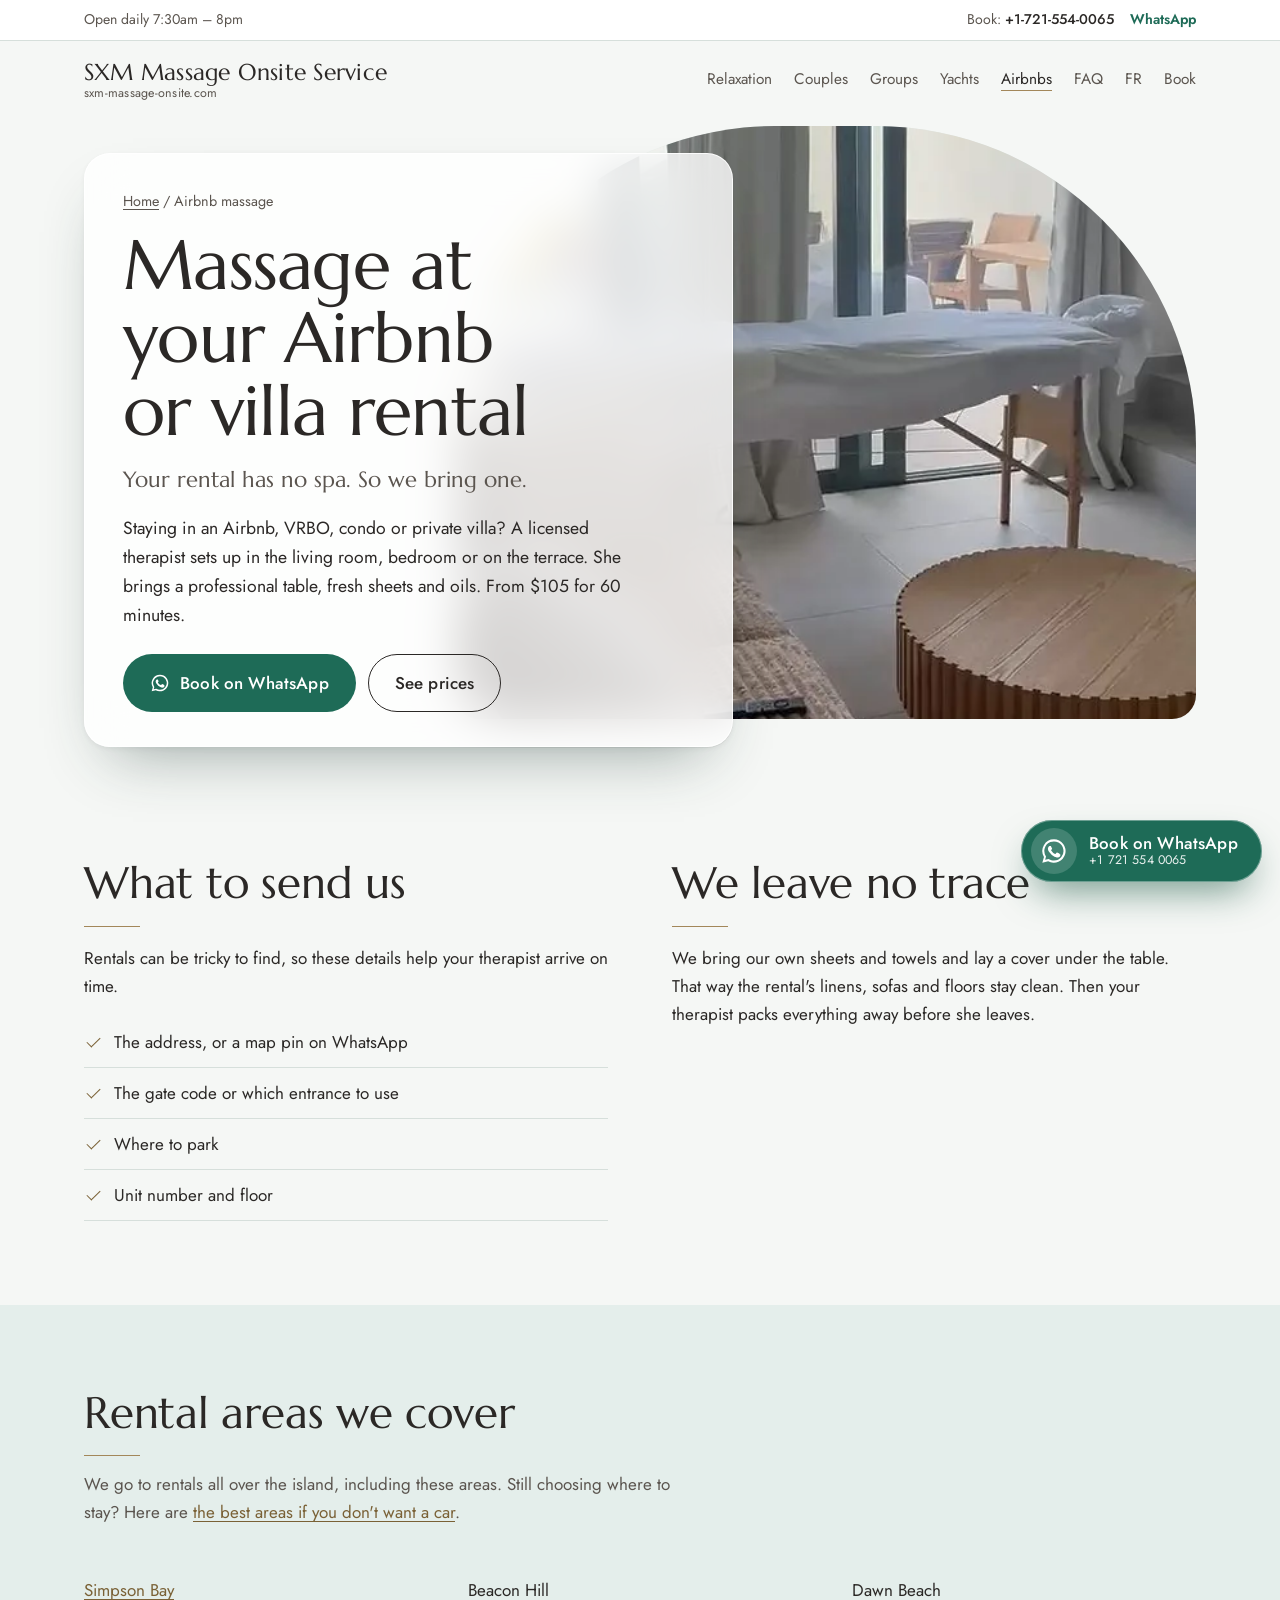
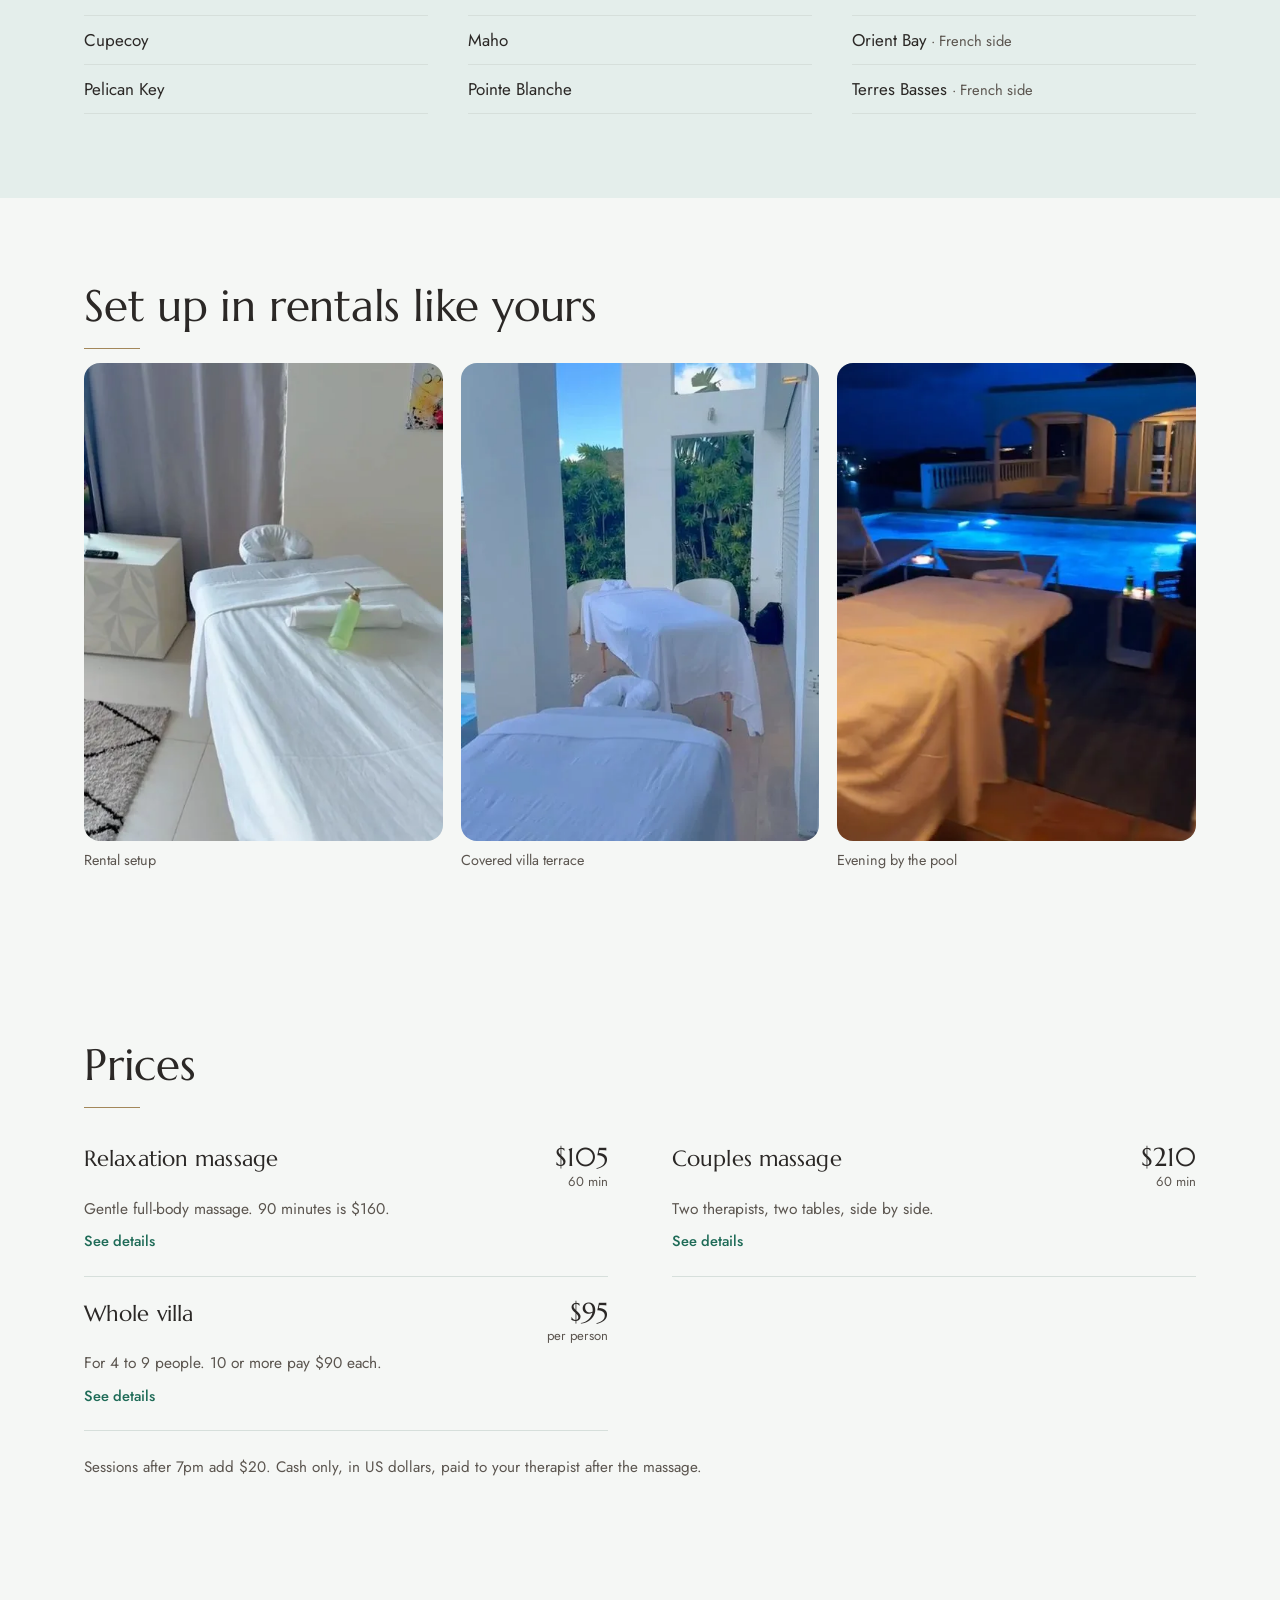
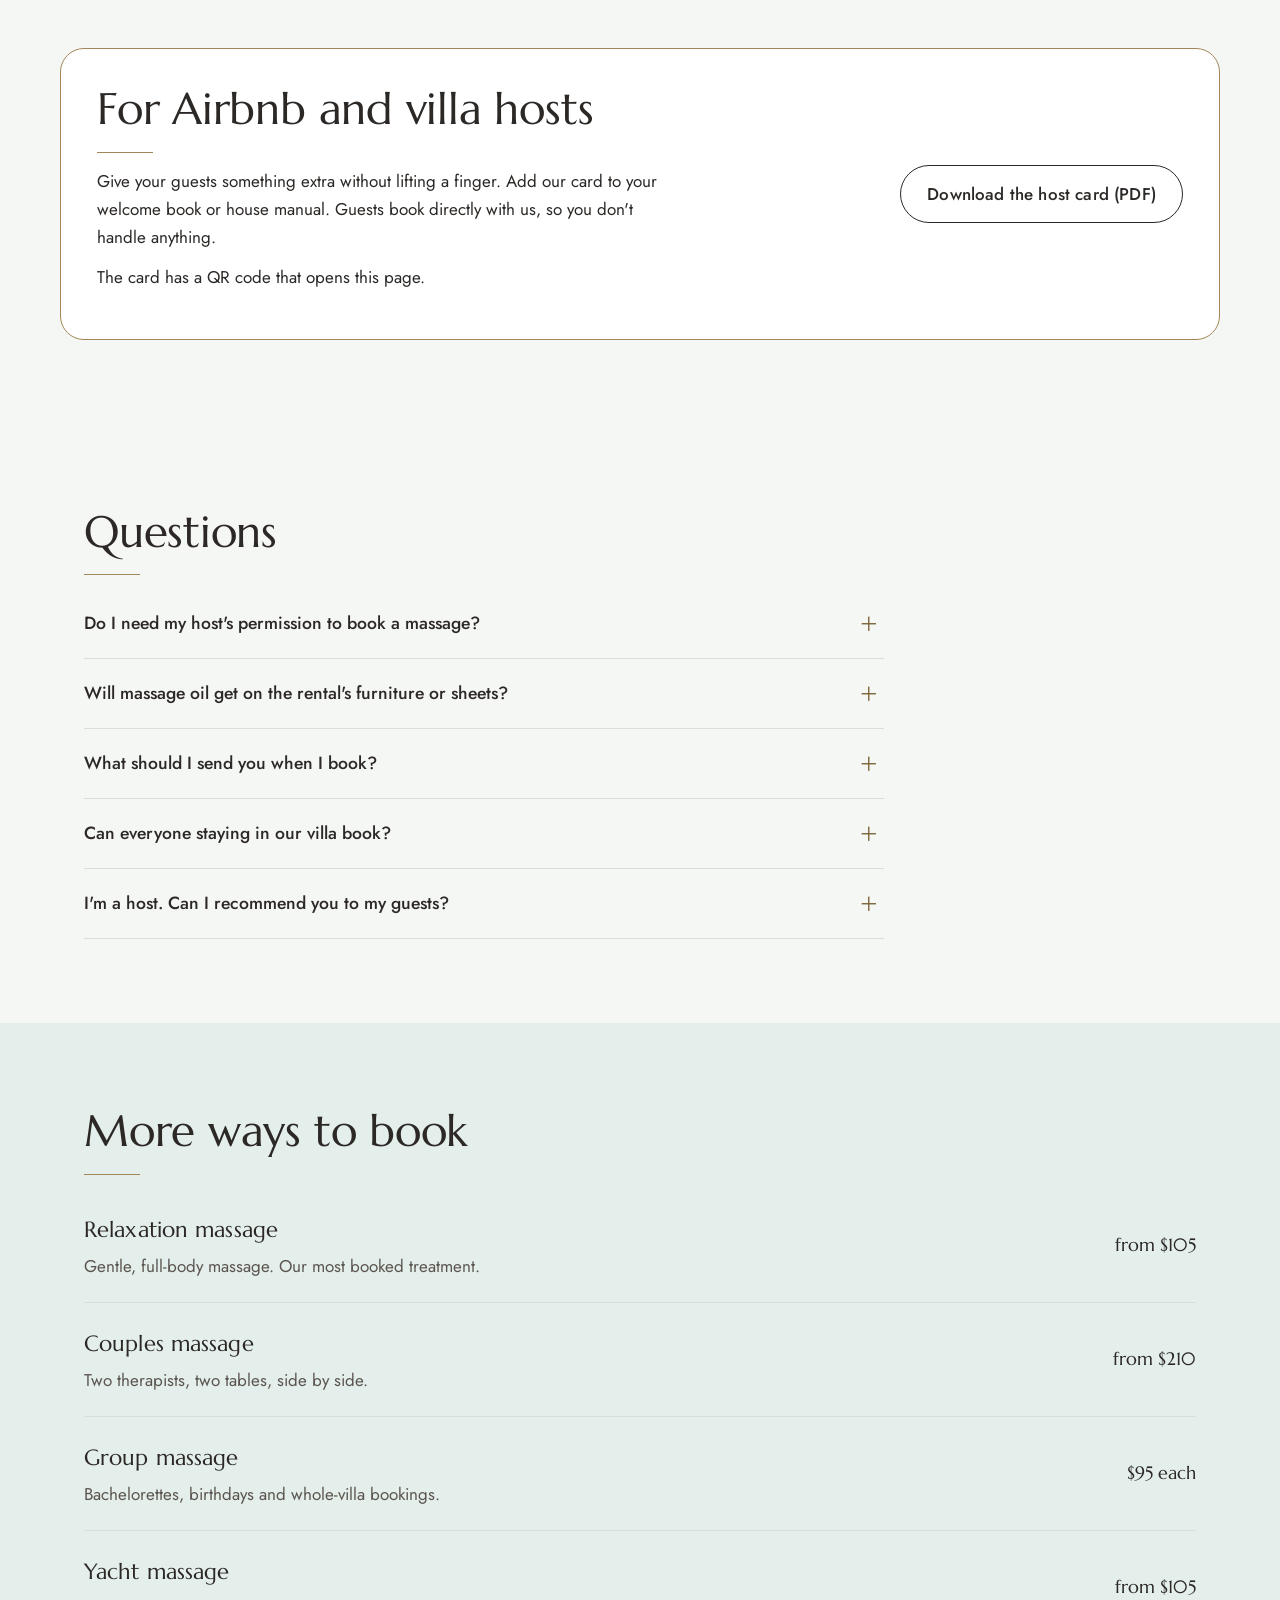
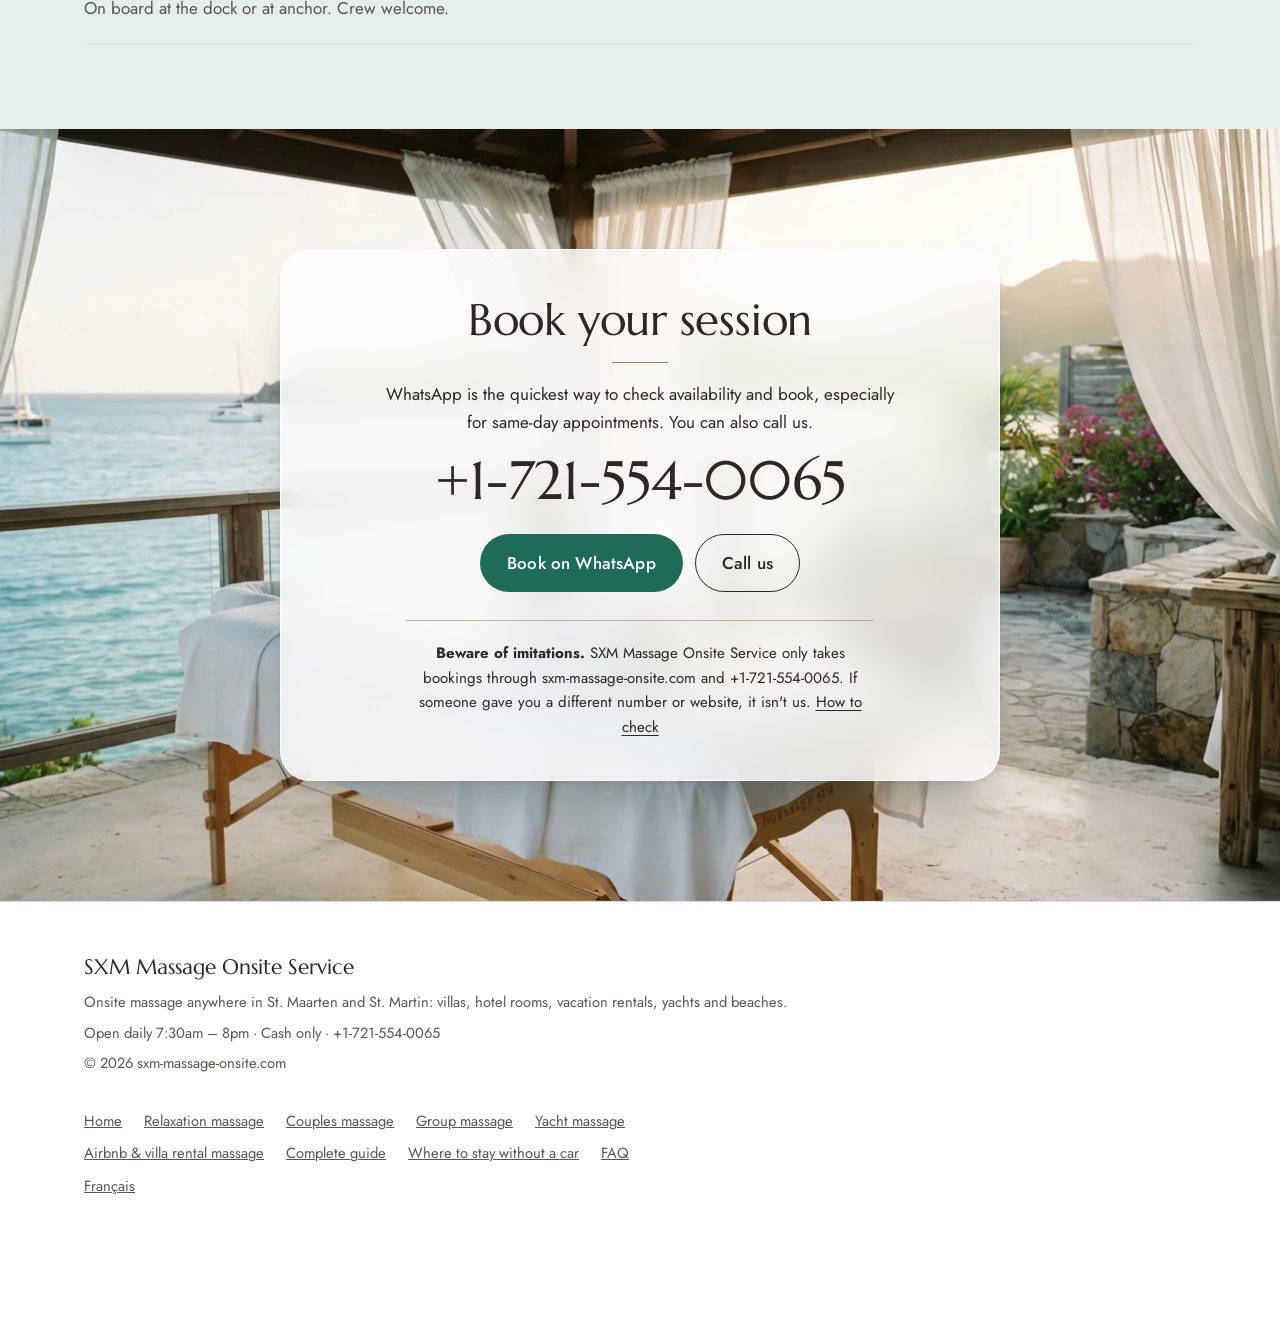
==== commit 49656705: "Where to stay without a car: guide page plus Simpson Bay, Mullet Bay and TheHills Text-only for now," ====
--- a/airbnb-massage/index.html
+++ b/airbnb-massage/index.html
@@ -55,7 +55,7 @@
 <link rel="manifest" href="../site.webmanifest">
 <link rel="preload" href="../fonts/marcellus-latin.woff2" as="font" type="font/woff2" crossorigin>
 <link rel="preload" href="../fonts/jost-latin.woff2" as="font" type="font/woff2" crossorigin>
-<link rel="stylesheet" href="../css/style.css?v=20261117b">
+<link rel="stylesheet" href="../css/style.css?v=20261117c">
 <script type="application/ld+json">
 {
   "@context": "https://schema.org",
@@ -196,6 +196,7 @@
     <a href="../faq/">FAQ</a>
     <a href="../fr/" hreflang="fr" lang="fr" title="Version française">FR</a>
     <a class="nav-m" href="../guide/">Complete guide</a>
+    <a class="nav-m" href="../where-to-stay/">Where to stay</a>
     <a href="#book">Book</a>
   </nav>
 </header>
@@ -247,9 +248,9 @@
 <section class="band">
   <div class="wrap">
     <h2>Rental areas we cover</h2>
-    <p class="intro measure">We go to rentals all over the island, including these areas.</p>
+    <p class="intro measure">We go to rentals all over the island, including these areas. Still choosing where to stay? Here are <a href="../where-to-stay/">the best areas if you don't want a car</a>.</p>
     <ul class="areas">
-      <li>Simpson Bay</li>
+      <li><a href="../where-to-stay/simpson-bay/">Simpson Bay</a></li>
       <li>Cupecoy</li>
       <li>Pelican Key</li>
       <li>Beacon Hill</li>
@@ -374,6 +375,7 @@
       <a href="../yacht-massage/">Yacht massage</a>
       <a href="../airbnb-massage/">Airbnb & villa rental massage</a>
       <a href="../guide/">Complete guide</a>
+      <a href="../where-to-stay/">Where to stay without a car</a>
       <a href="../faq/">FAQ</a>
       <a href="../fr/" hreflang="fr" lang="fr">Français</a>
     </nav>
--- a/css/style.css
+++ b/css/style.css
@@ -68,6 +68,7 @@
 .top{display:flex;align-items:center;justify-content:space-between;gap:16px;padding:18px 24px}
 .brand{font-size:1.45rem;letter-spacing:.01em;text-decoration:none;line-height:1.1}
 .brand small{display:block;font-family:var(--sans);font-size:.78rem;color:var(--ink-soft);letter-spacing:.02em;margin-top:2px}
+@media (max-width:480px){.brand{font-size:1.15rem;letter-spacing:0}}
 .top nav{display:flex;gap:22px;font-size:.96rem}
 .top nav a{text-decoration:none;color:var(--ink-soft)}
 .top nav a:hover,.top nav a[aria-current="page"]{color:var(--ink);text-decoration:underline;text-decoration-color:var(--gold);text-underline-offset:6px}
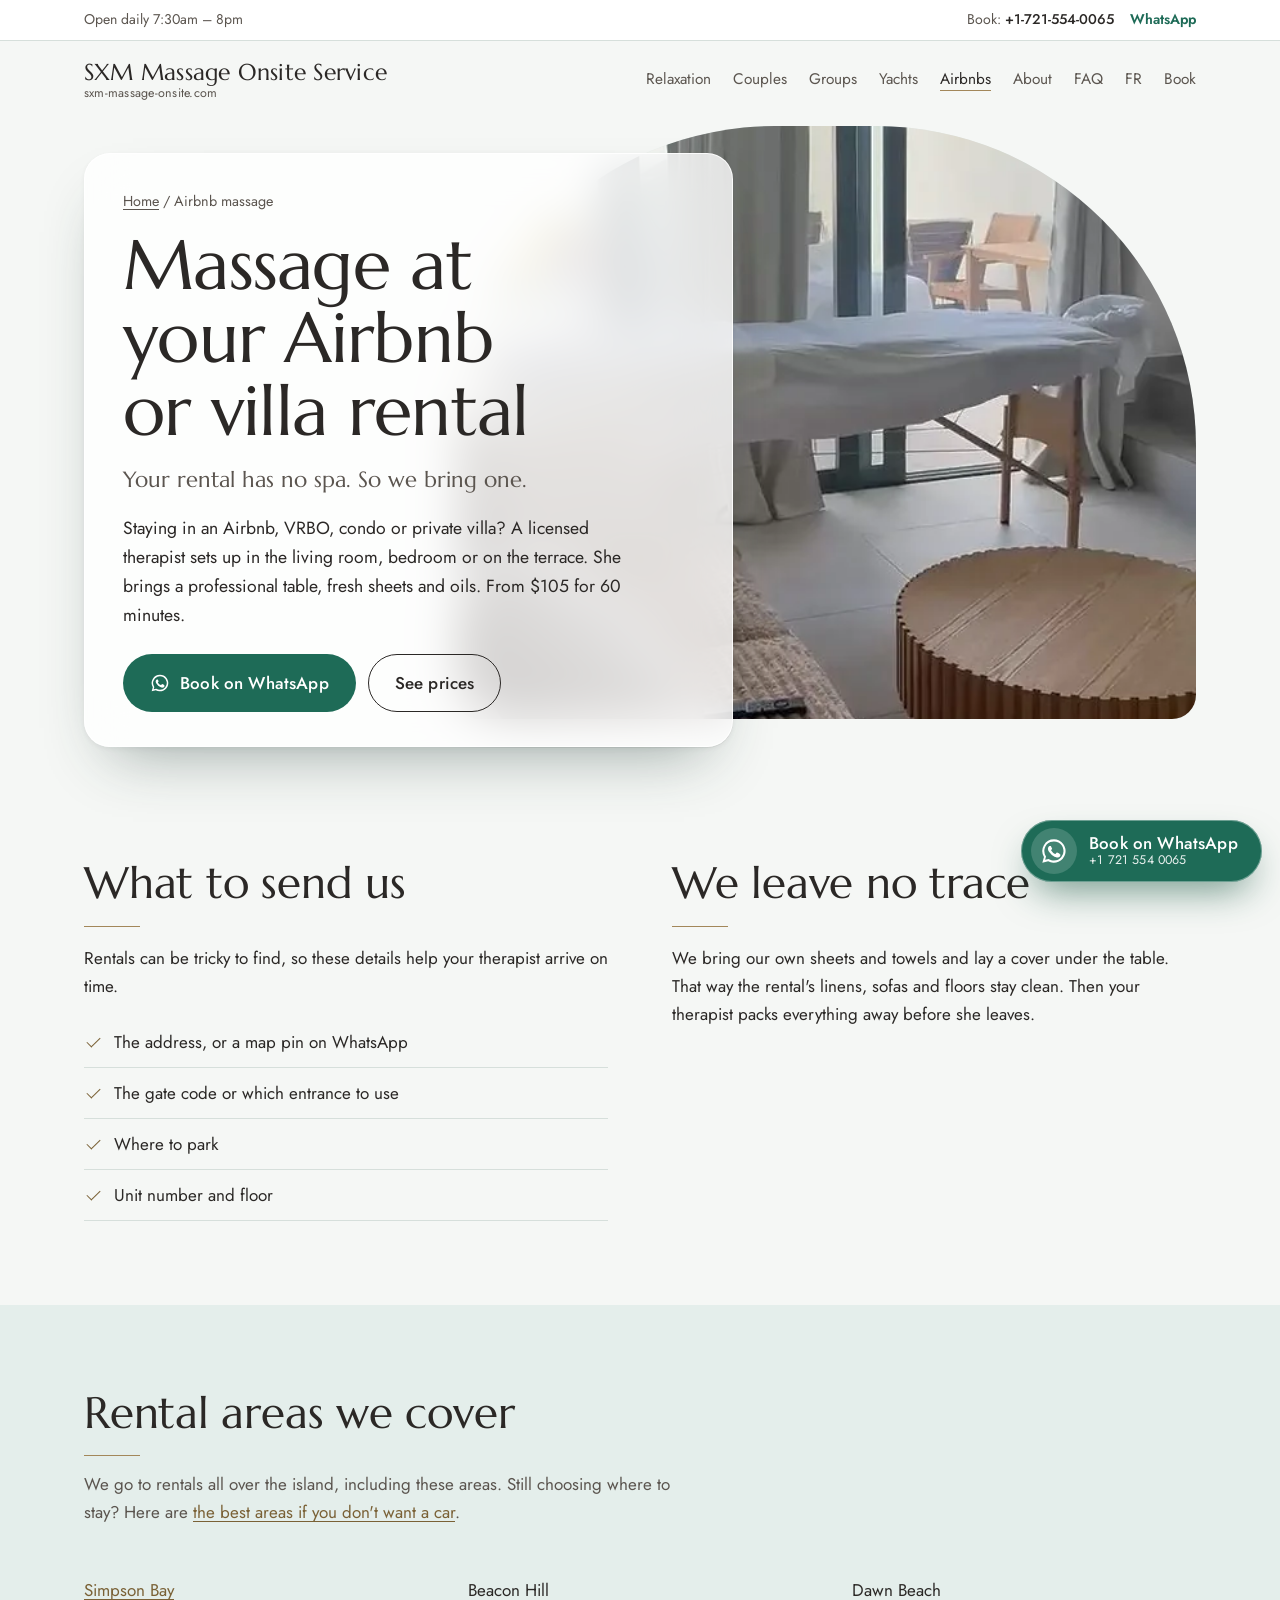
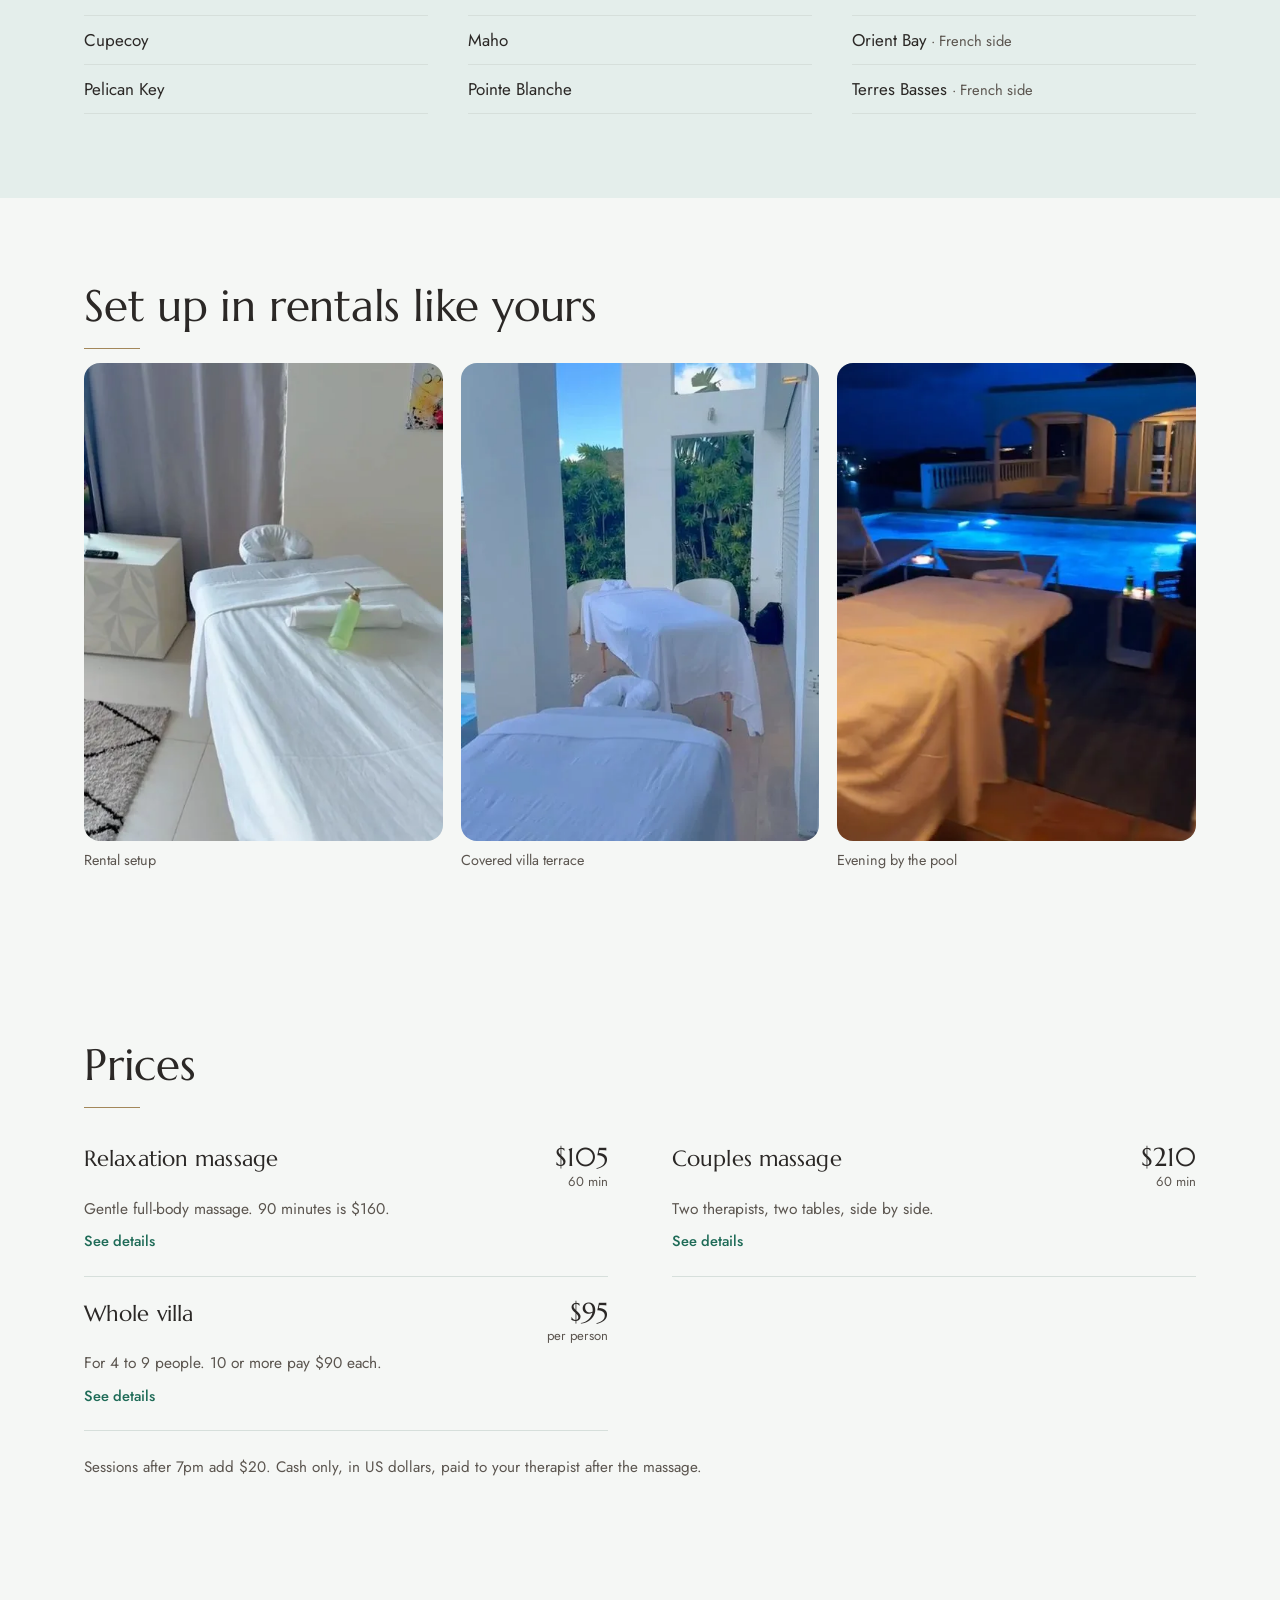
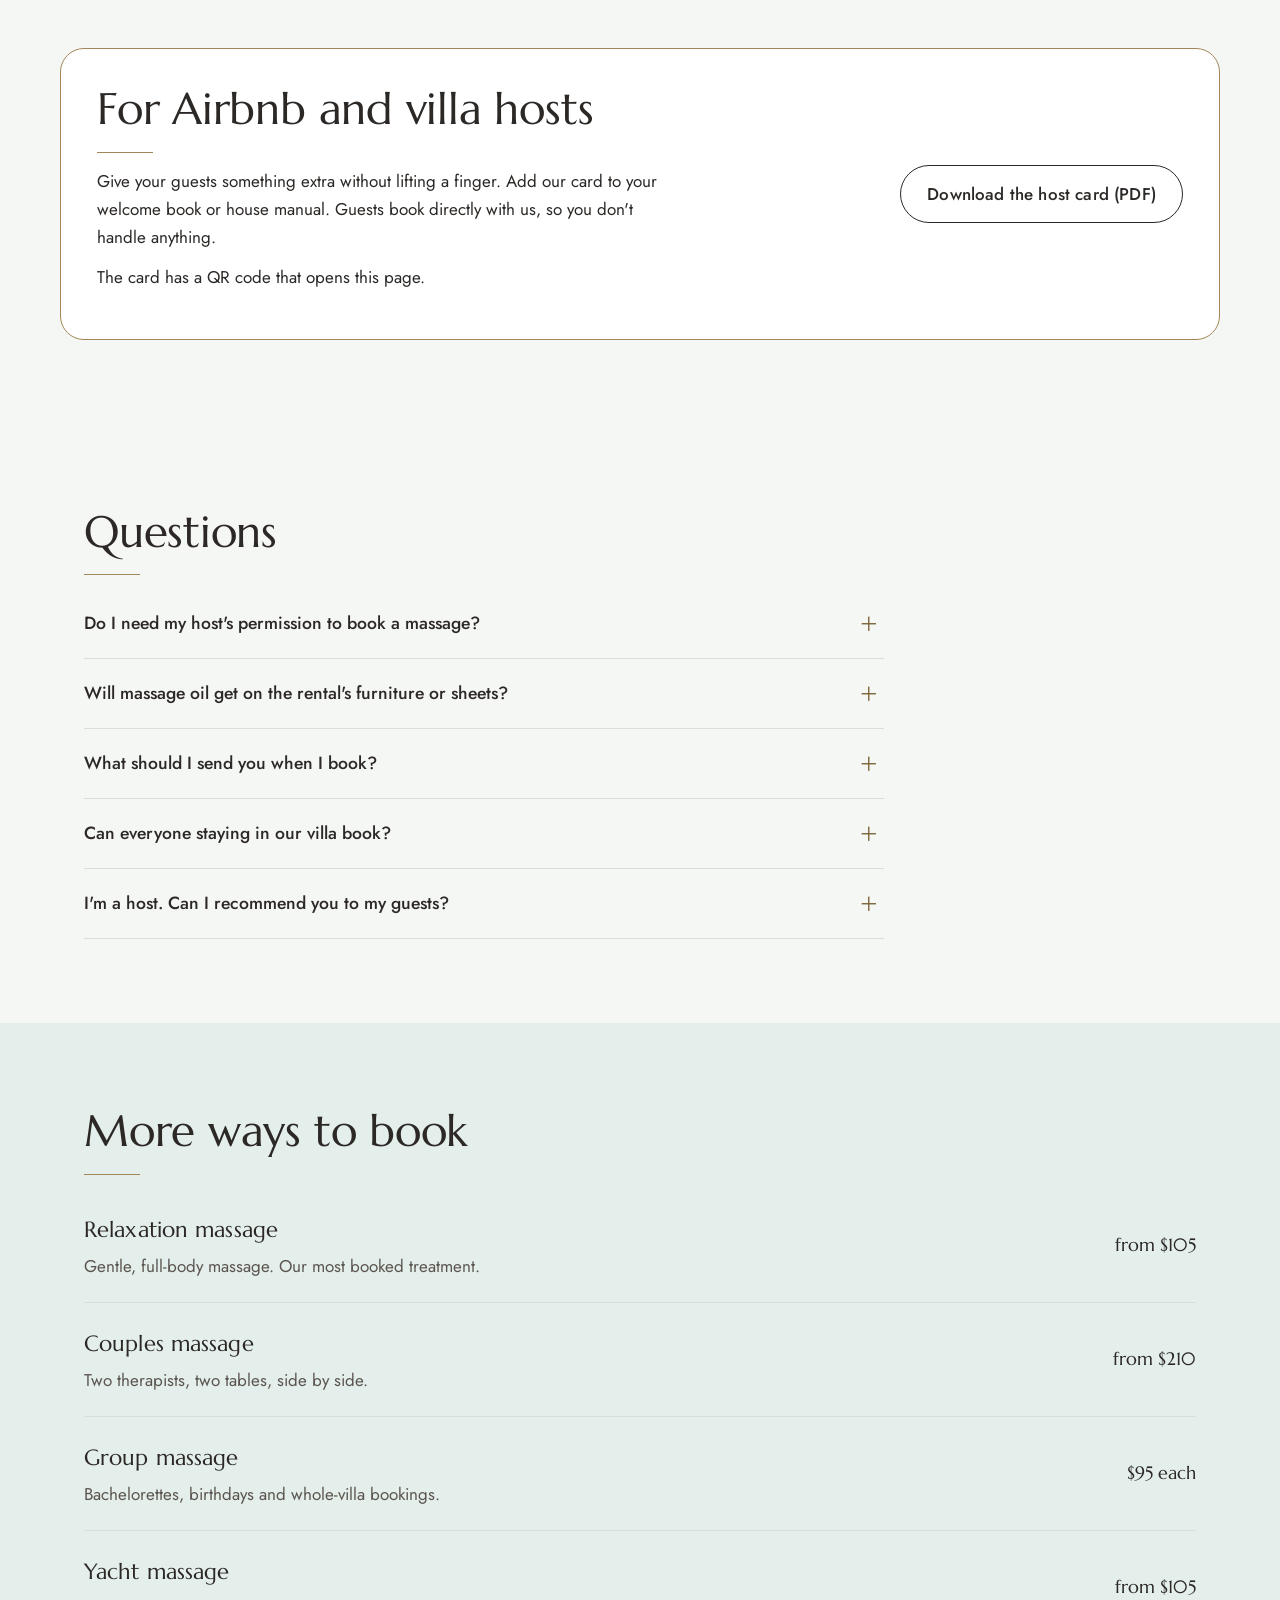
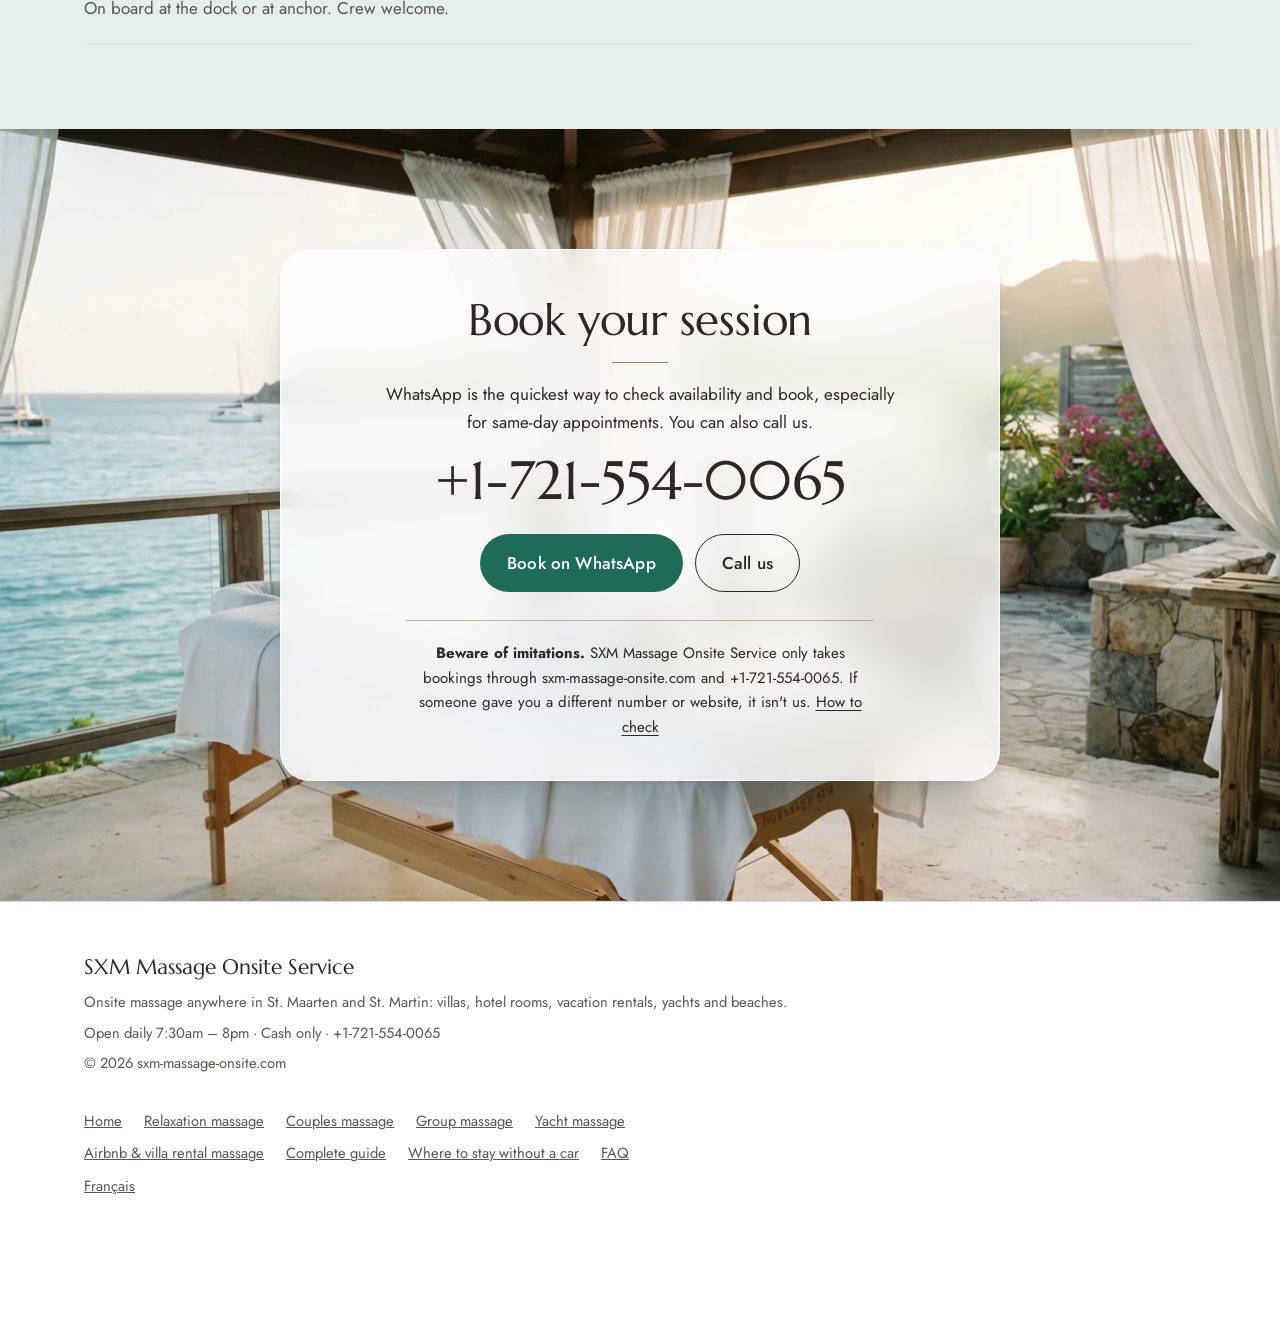
==== commit 1c6b752e: "Home page rewrite: less repetition, Who we are section, About in menu Each section now answers one q" ====
--- a/airbnb-massage/index.html
+++ b/airbnb-massage/index.html
@@ -55,7 +55,7 @@
 <link rel="manifest" href="../site.webmanifest">
 <link rel="preload" href="../fonts/marcellus-latin.woff2" as="font" type="font/woff2" crossorigin>
 <link rel="preload" href="../fonts/jost-latin.woff2" as="font" type="font/woff2" crossorigin>
-<link rel="stylesheet" href="../css/style.css?v=20261117c">
+<link rel="stylesheet" href="../css/style.css?v=20261117d">
 <script type="application/ld+json">
 {
   "@context": "https://schema.org",
@@ -193,6 +193,7 @@
     <a href="../group-massage/">Groups</a>
     <a href="../yacht-massage/">Yachts</a>
     <a href="../airbnb-massage/" aria-current="page">Airbnbs</a>
+    <a href="../#about">About</a>
     <a href="../faq/">FAQ</a>
     <a href="../fr/" hreflang="fr" lang="fr" title="Version française">FR</a>
     <a class="nav-m" href="../guide/">Complete guide</a>
--- a/css/style.css
+++ b/css/style.css
@@ -189,6 +189,8 @@
 .areas{columns:3 200px;column-gap:40px;margin:0;padding:0;list-style:none}
 .areas li{break-inside:avoid;padding:10px 0;border-bottom:1px solid var(--line)}
 .areas li span{color:var(--ink-soft);font-size:.92rem}
+#areas h3{font-family:var(--sans);font-size:1rem;font-weight:600;margin:32px 0 6px}
+#areas .intro + h3{margin-top:8px}
 
 /* two columns + tick lists */
 .two{display:grid;grid-template-columns:1fr 1fr;gap:64px}
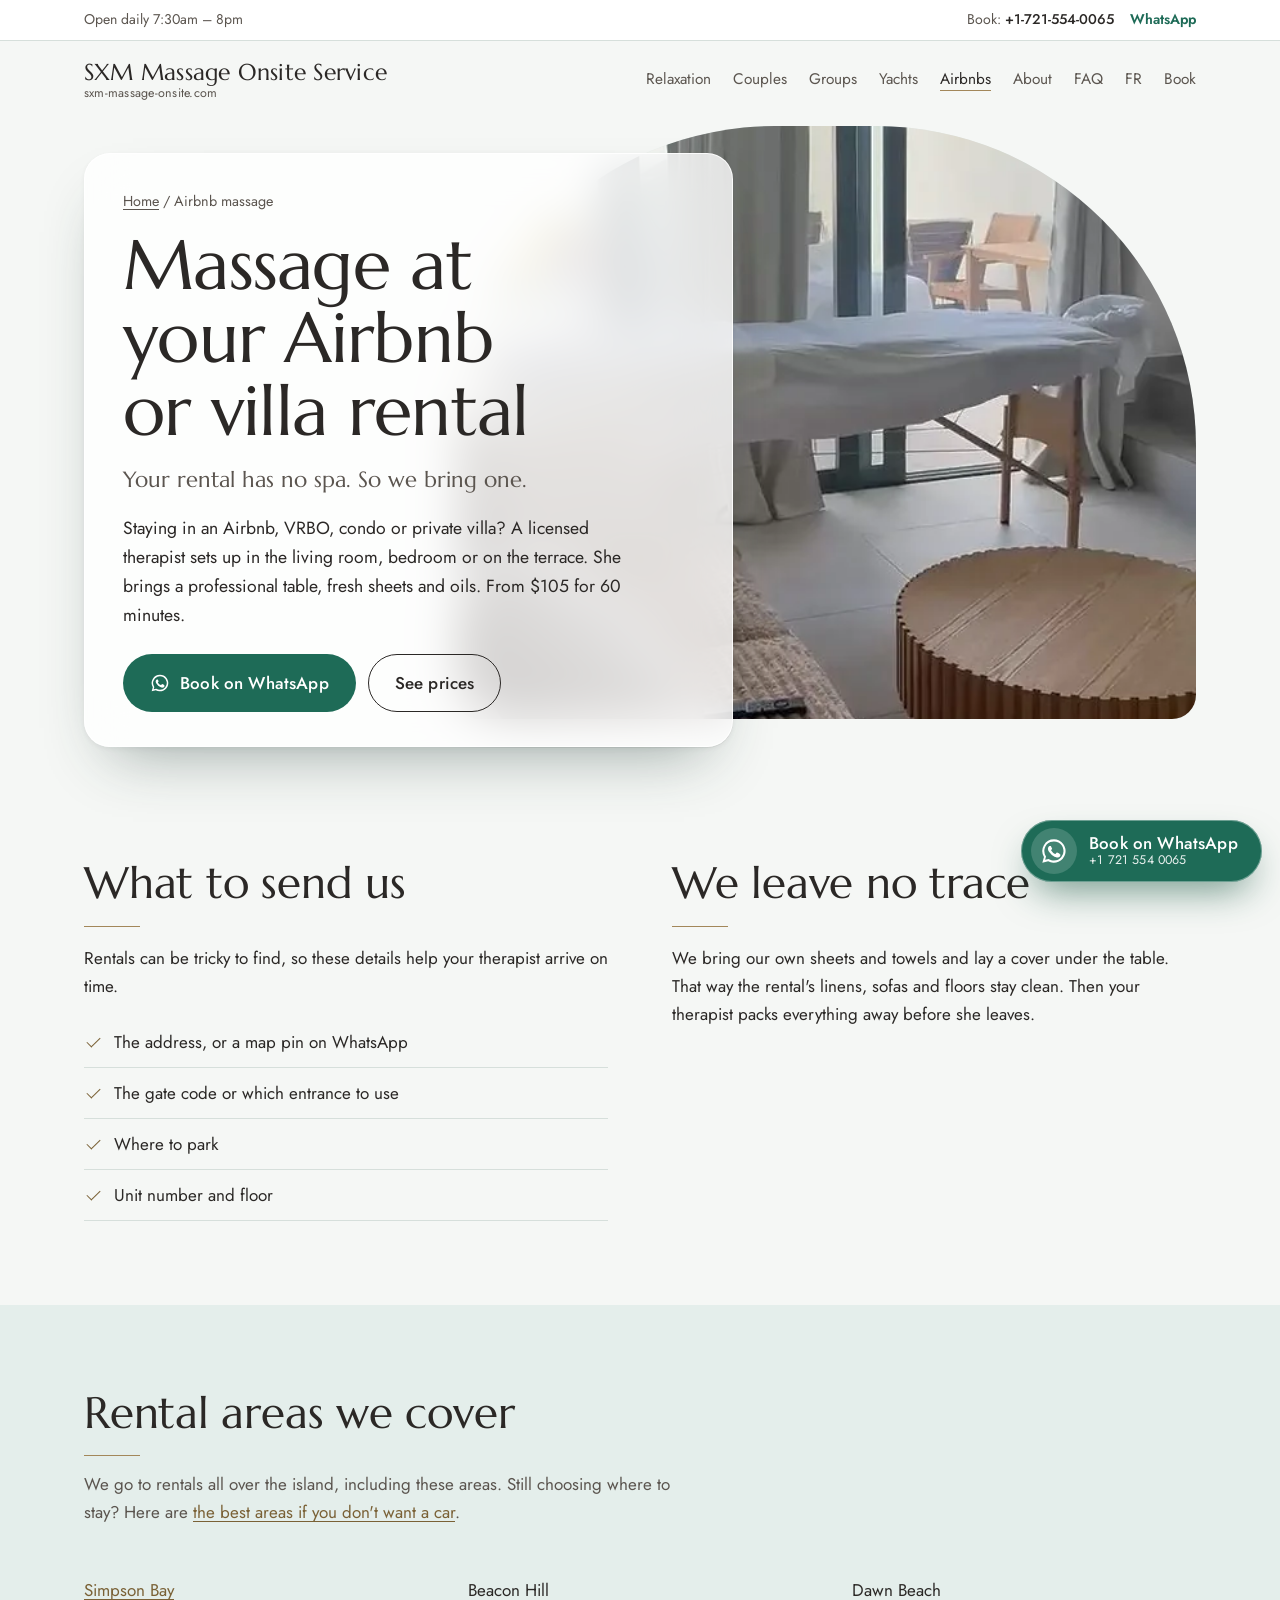
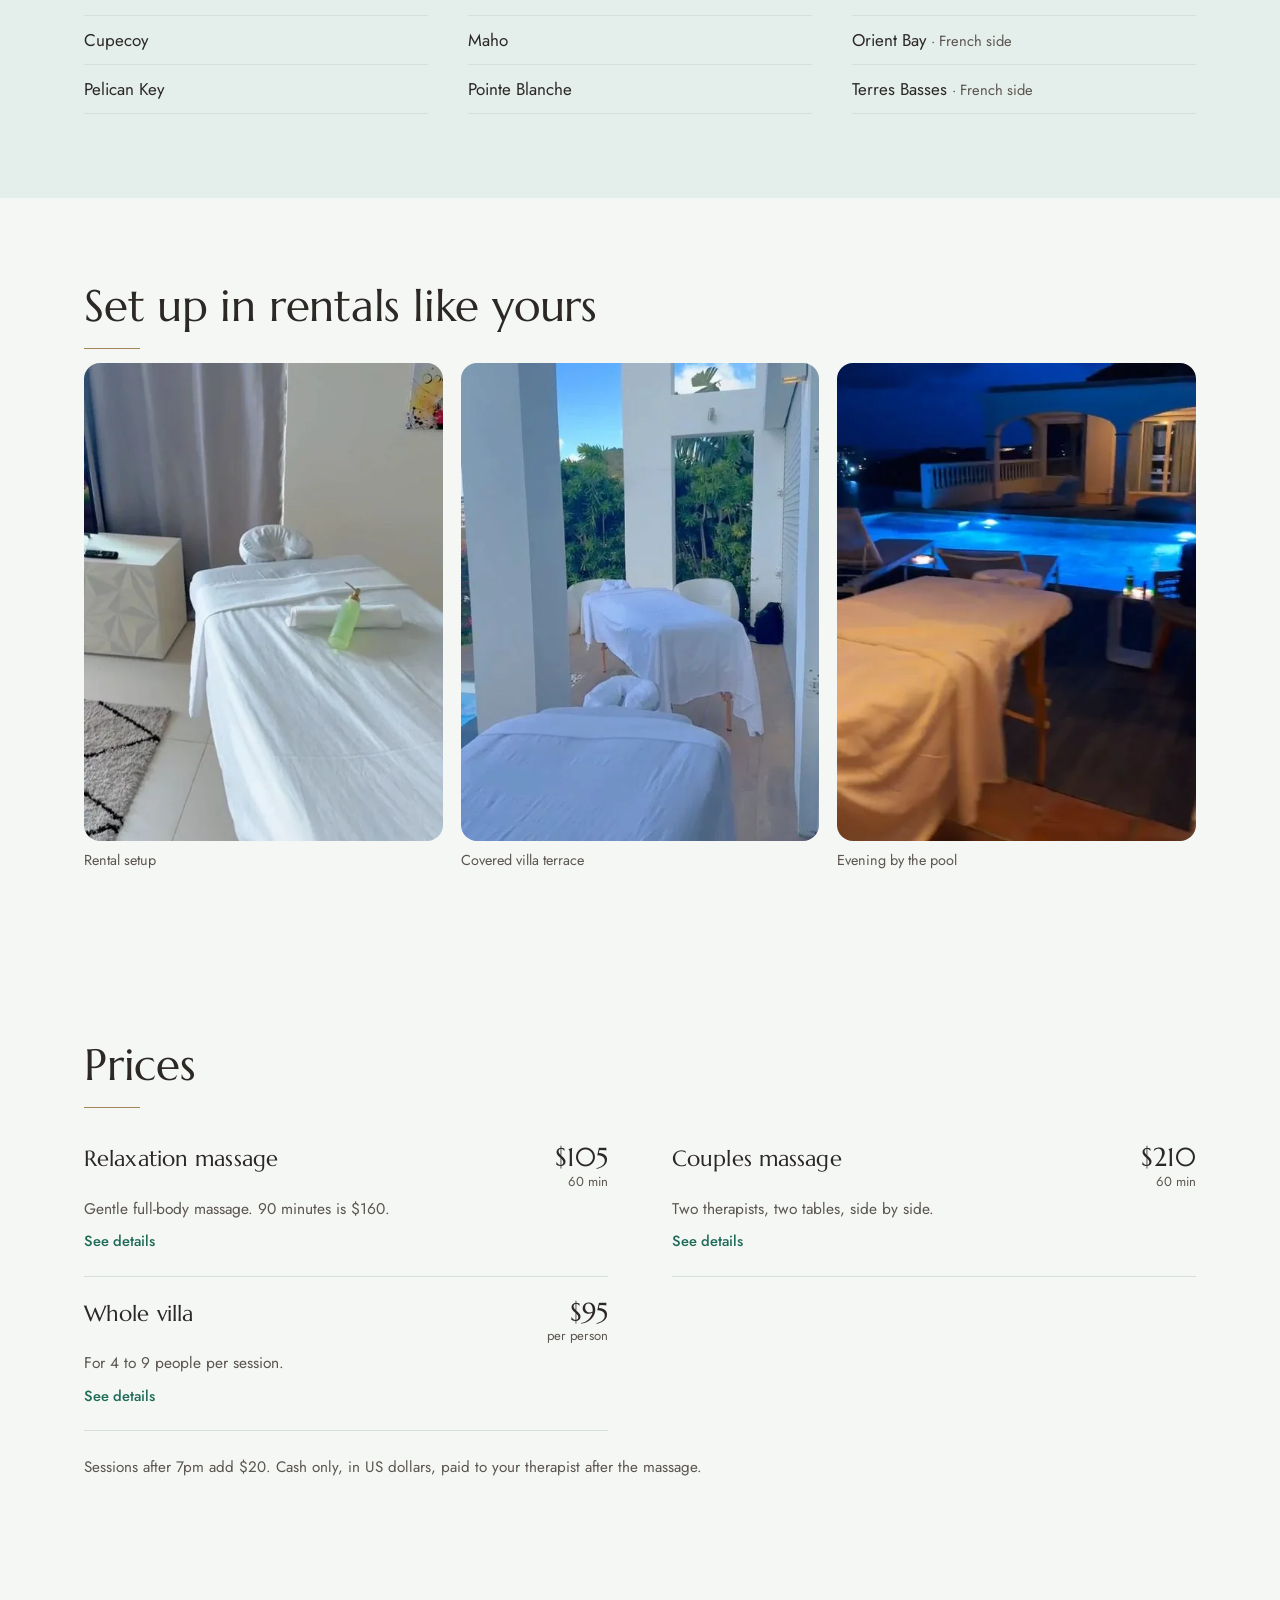
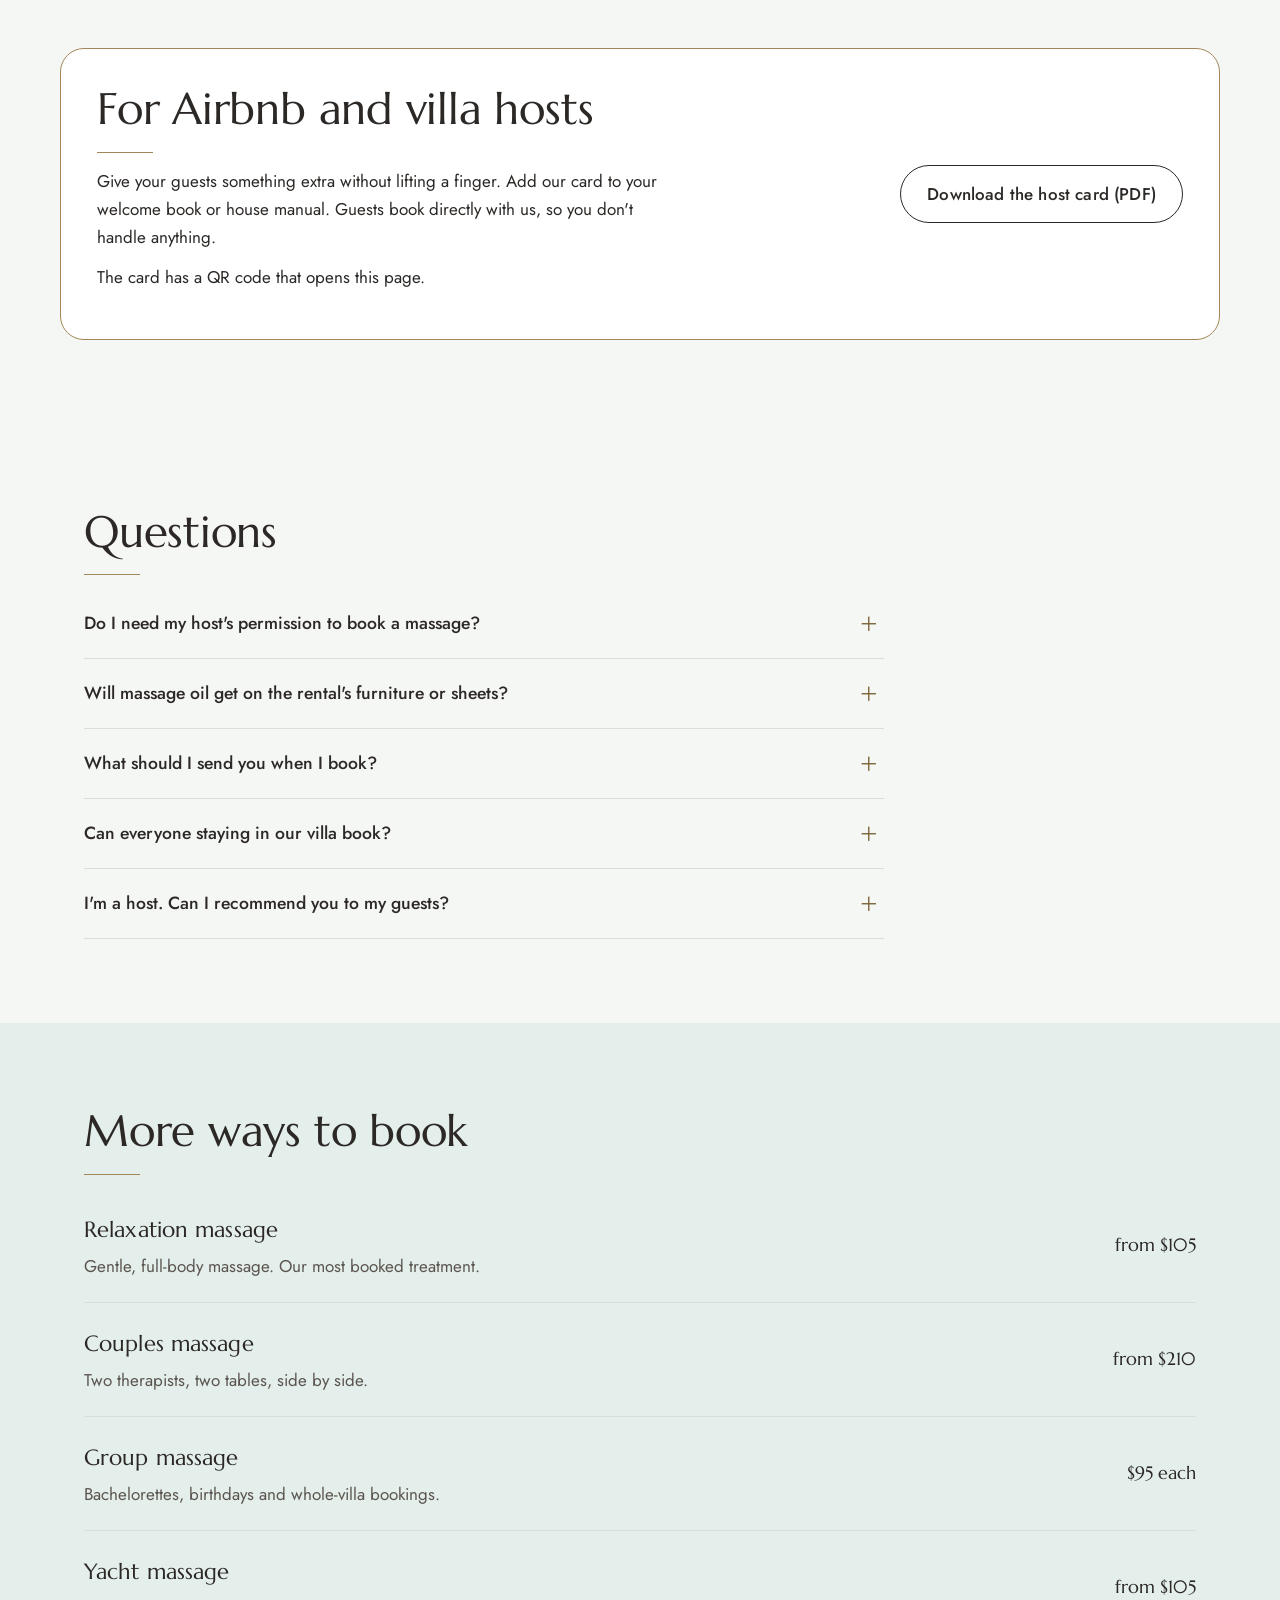
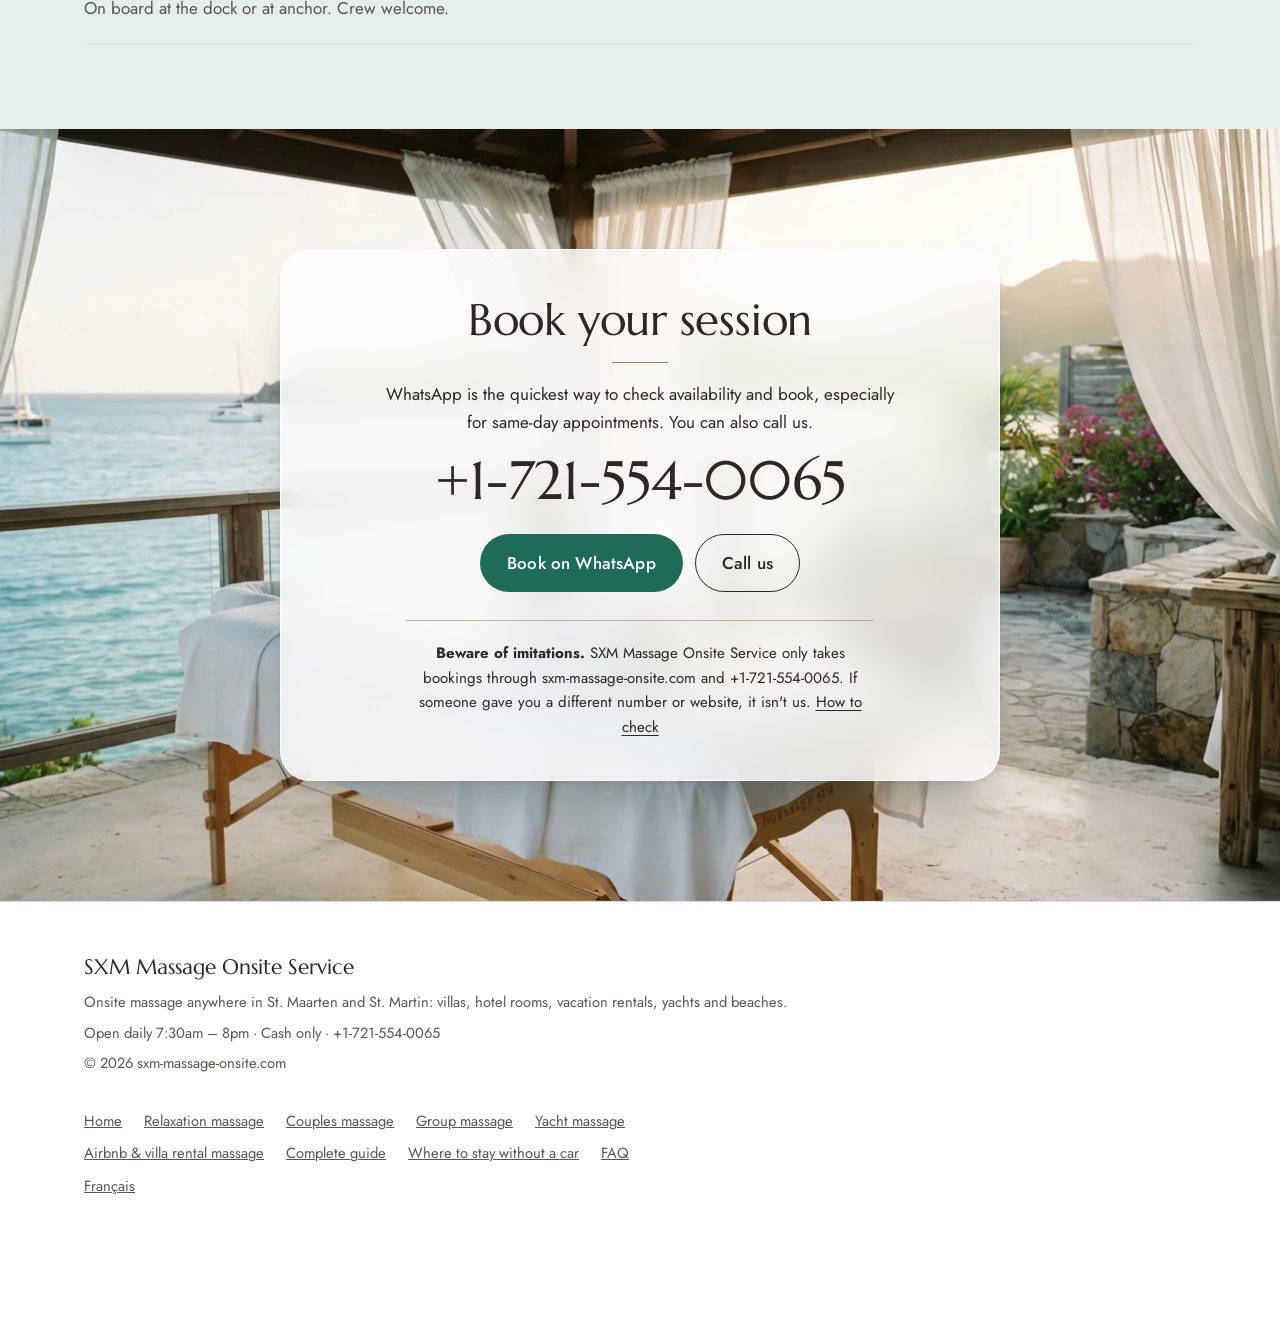
==== commit 1b7bb393: "Cap group sessions at 9 guests; drop the $90 10+ tier Morning pastries shown as included on the grou" ====
--- a/airbnb-massage/index.html
+++ b/airbnb-massage/index.html
@@ -292,7 +292,7 @@
       <li class="rate-card linked">
         <h3><a href="../group-massage/">Whole villa</a></h3>
         <p class="price">$95<span>per person</span></p>
-        <p class="note">For 4 to 9 people. 10 or more pay $90 each.</p><span class="more" aria-hidden="true">See details</span>
+        <p class="note">For 4 to 9 people per session.</p><span class="more" aria-hidden="true">See details</span>
       </li>
     </ul>
     <p class="rate-foot">Sessions after 7pm add $20. Cash only, in US dollars, paid to your therapist after the massage.</p>
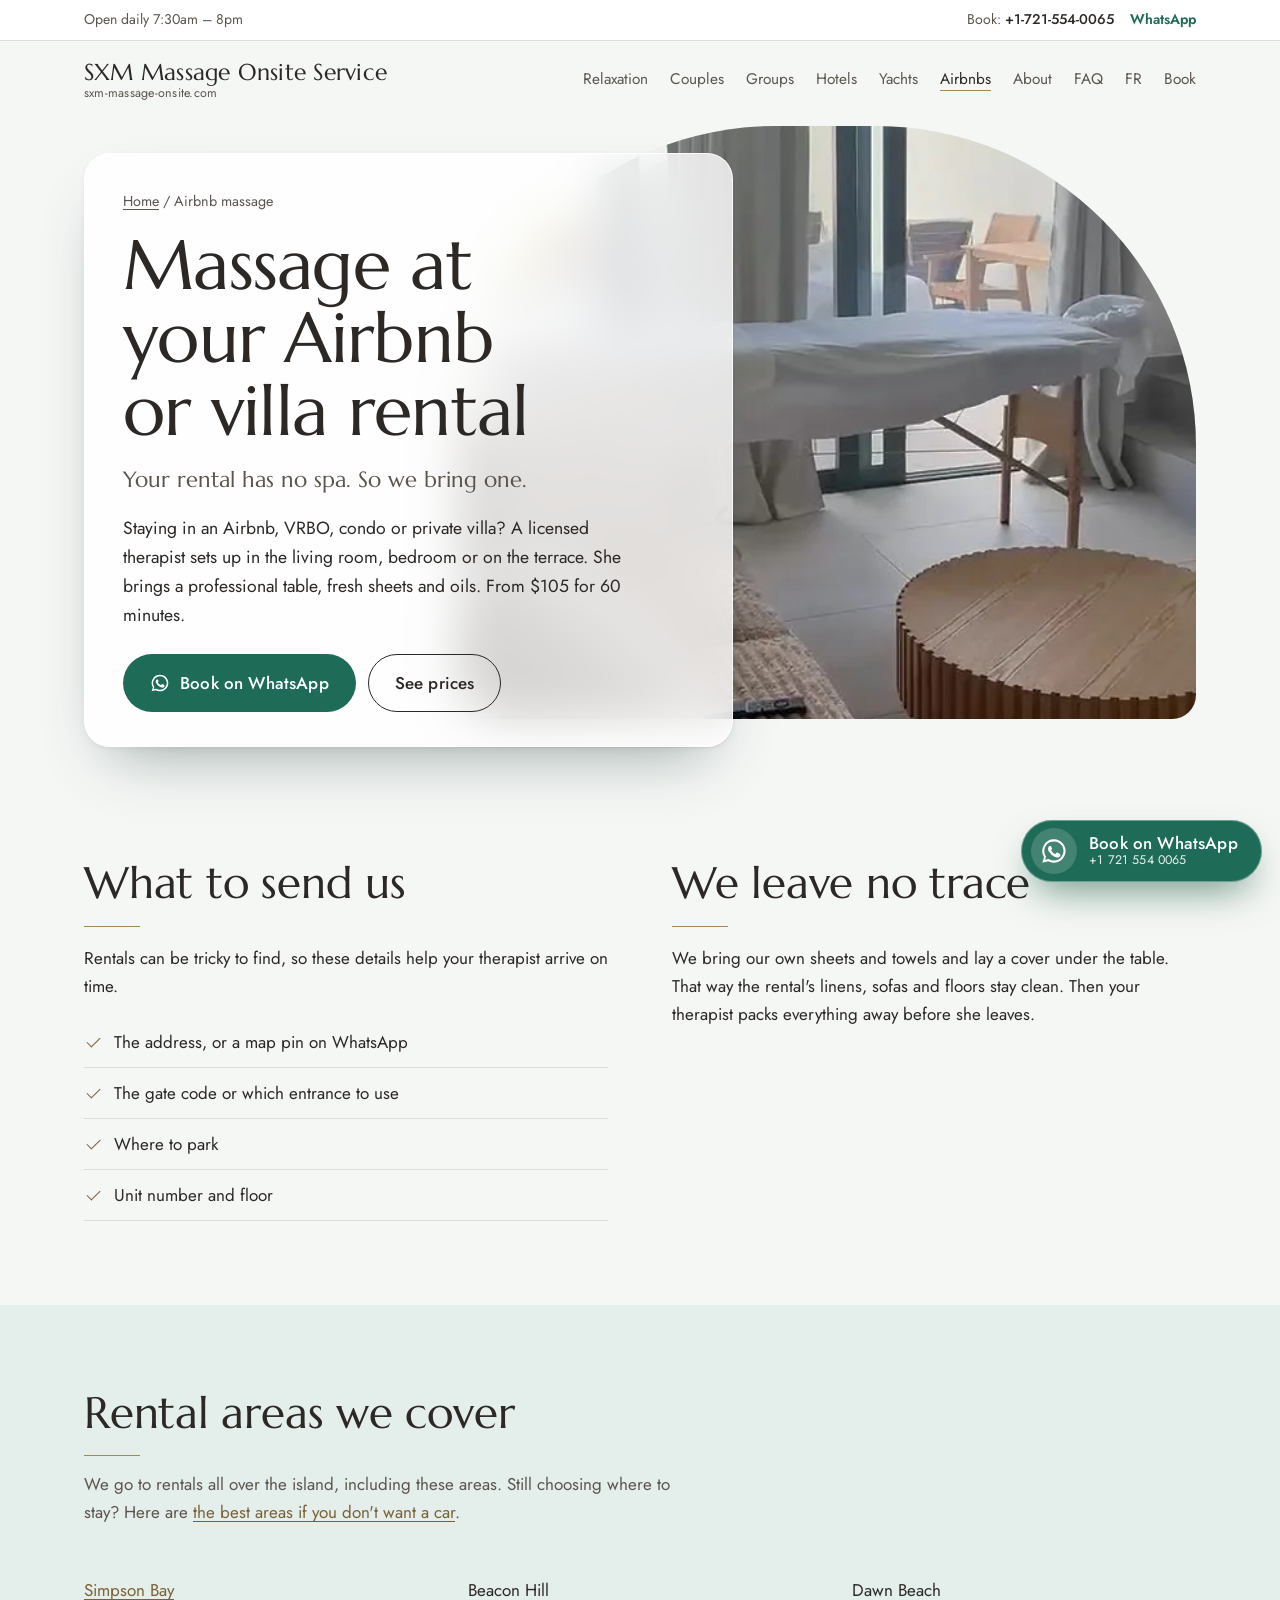
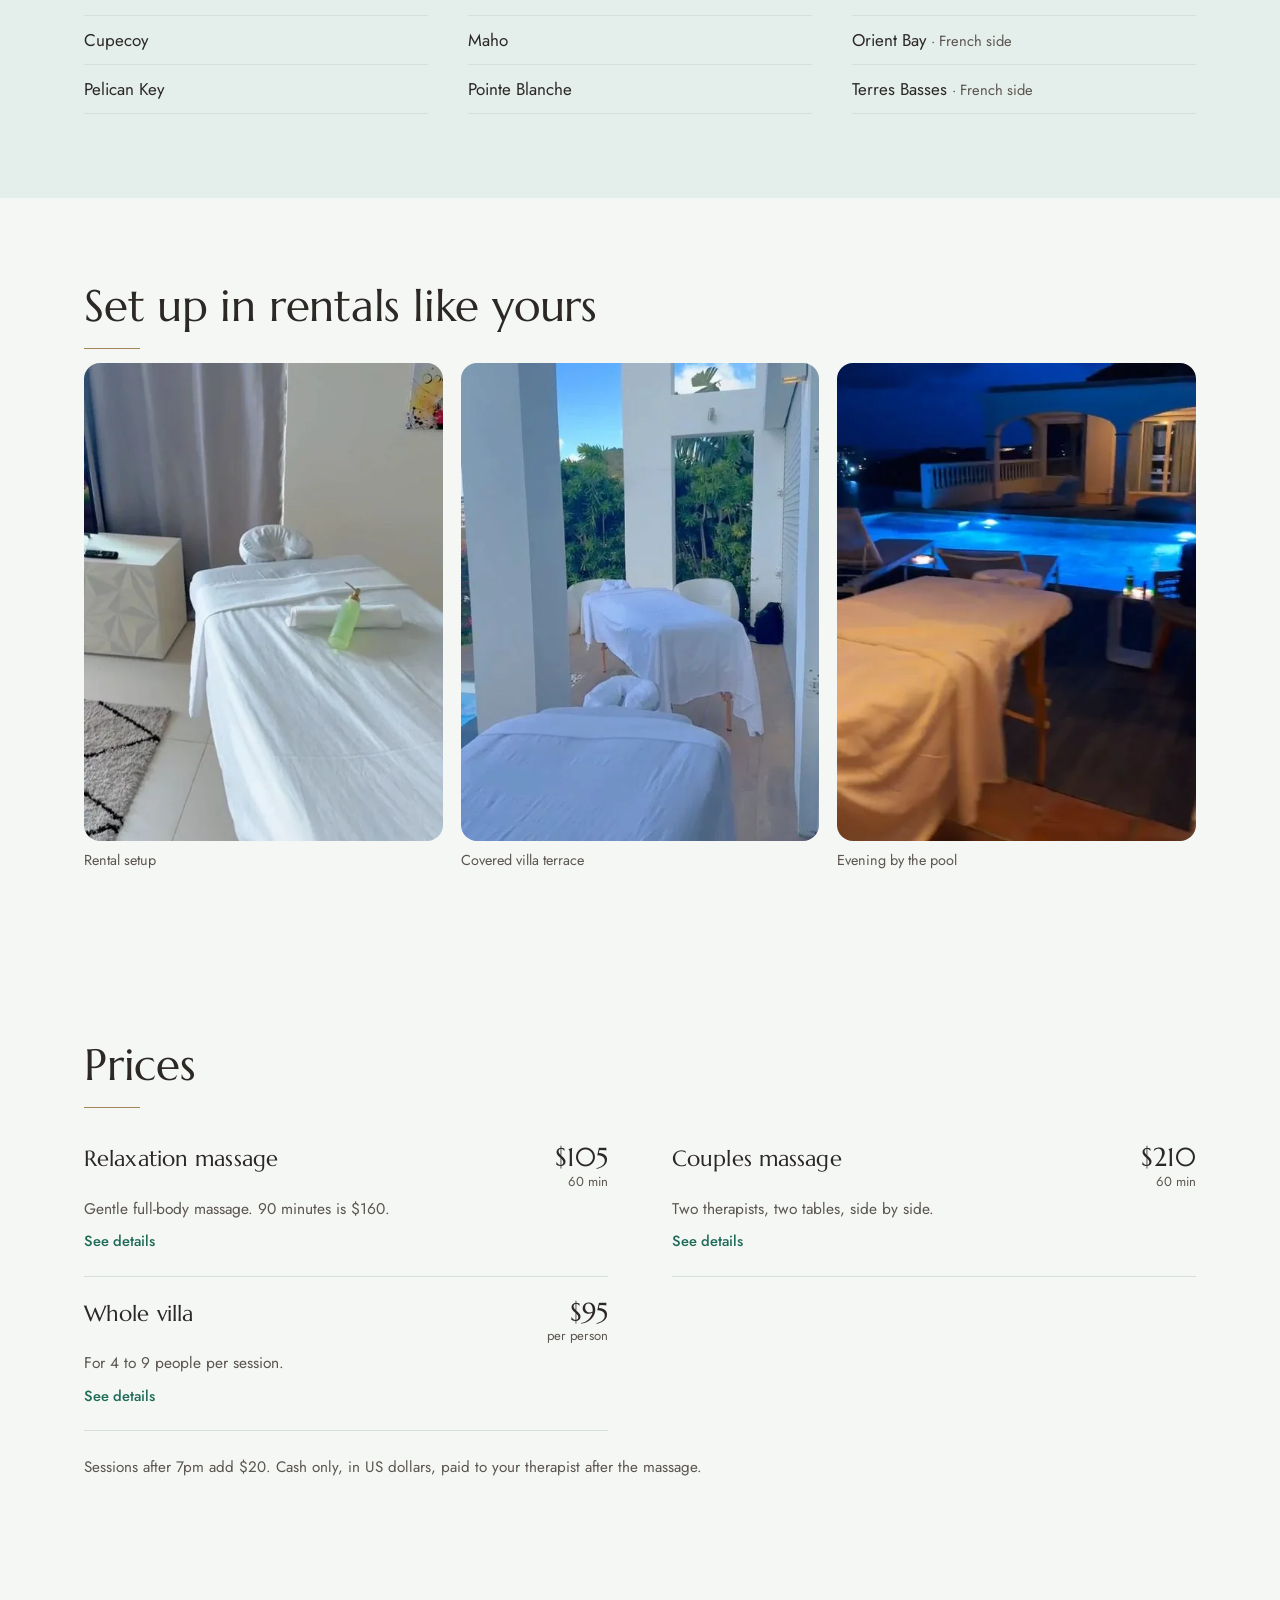
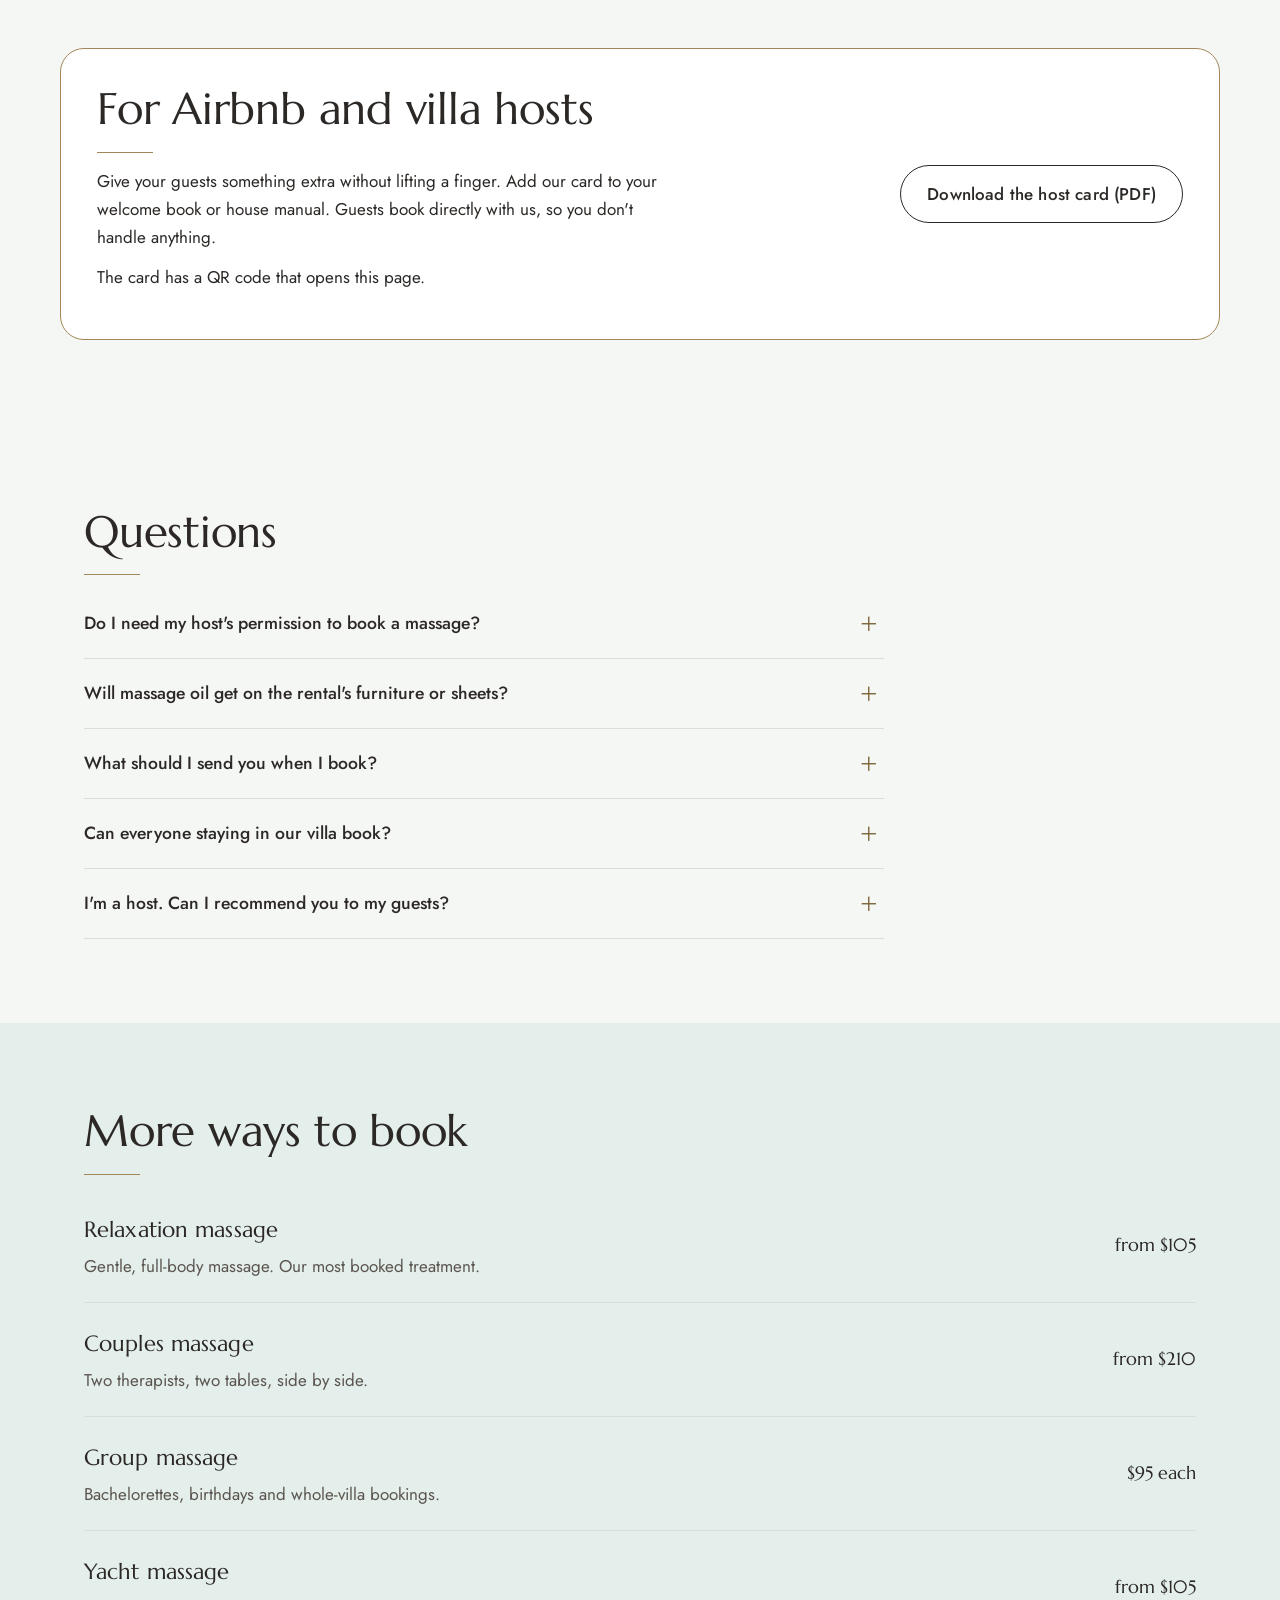
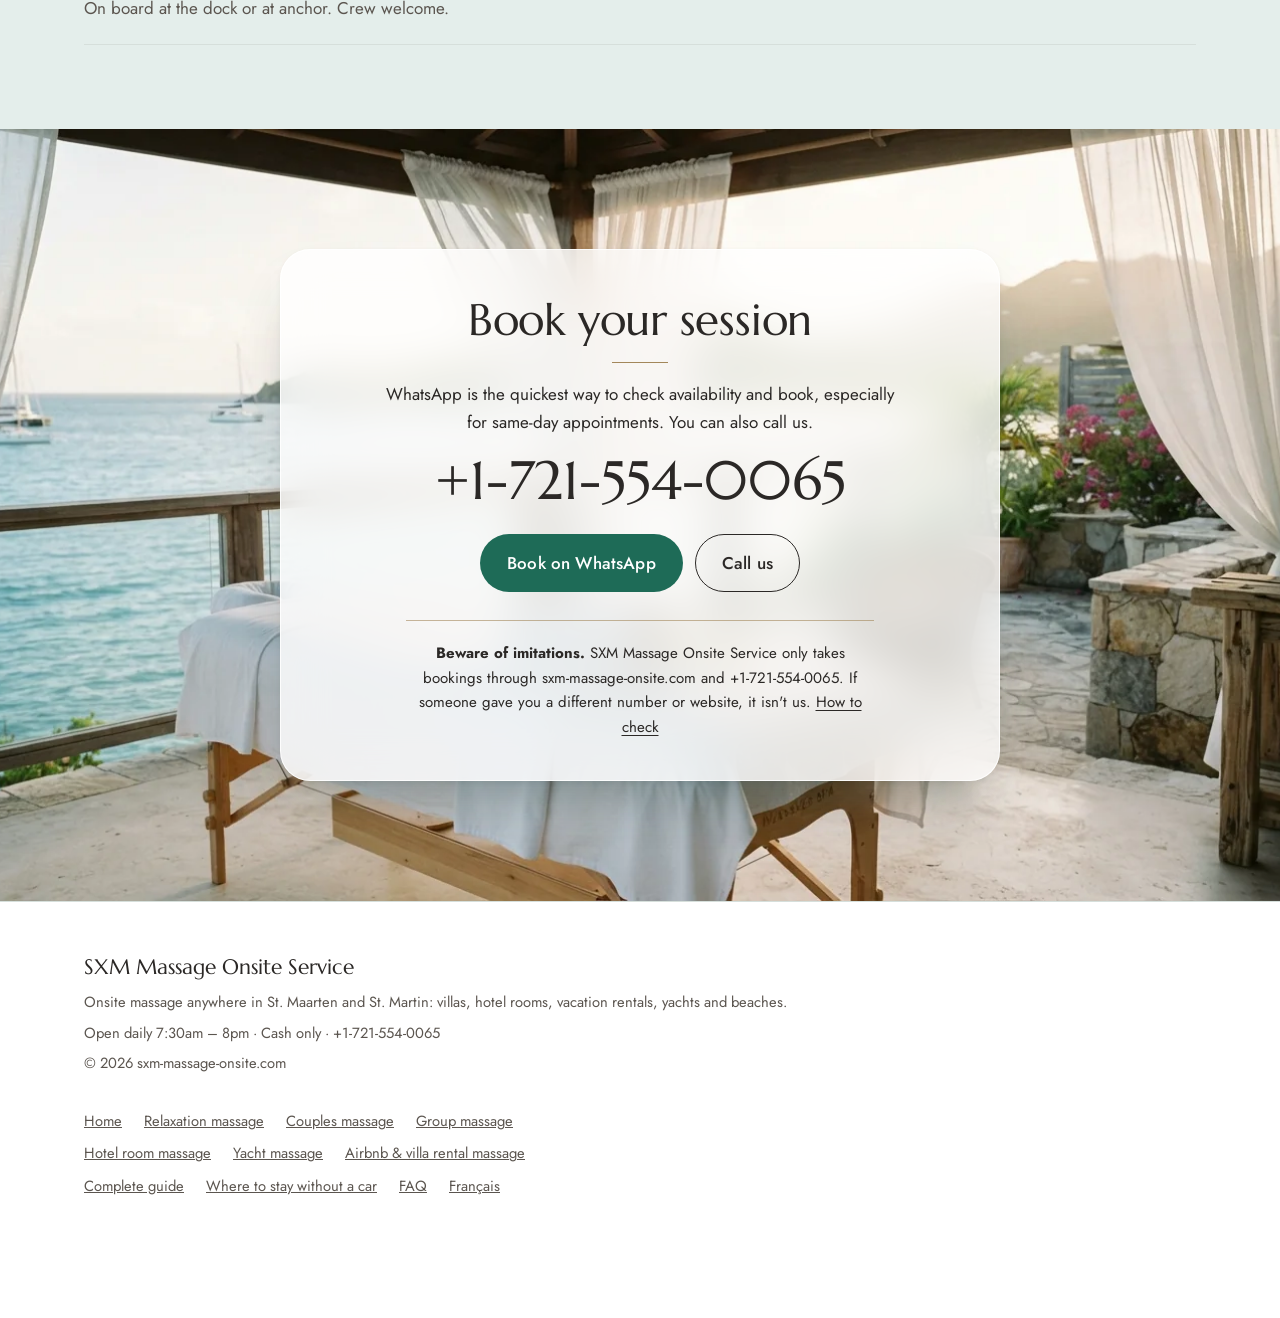
==== commit 78866d13: "Add hotel room massage page; home title, same-day and area updates - New /hotel-massage/ page (in-ro" ====
--- a/airbnb-massage/index.html
+++ b/airbnb-massage/index.html
@@ -55,7 +55,7 @@
 <link rel="manifest" href="../site.webmanifest">
 <link rel="preload" href="../fonts/marcellus-latin.woff2" as="font" type="font/woff2" crossorigin>
 <link rel="preload" href="../fonts/jost-latin.woff2" as="font" type="font/woff2" crossorigin>
-<link rel="stylesheet" href="../css/style.css?v=20261117d">
+<link rel="stylesheet" href="../css/style.css?v=20261117e">
 <script type="application/ld+json">
 {
   "@context": "https://schema.org",
@@ -191,6 +191,7 @@
     <a href="../relaxation-massage/">Relaxation</a>
     <a href="../couples-massage/">Couples</a>
     <a href="../group-massage/">Groups</a>
+    <a href="../hotel-massage/">Hotels</a>
     <a href="../yacht-massage/">Yachts</a>
     <a href="../airbnb-massage/" aria-current="page">Airbnbs</a>
     <a href="../#about">About</a>
@@ -373,6 +374,7 @@
       <a href="../relaxation-massage/">Relaxation massage</a>
       <a href="../couples-massage/">Couples massage</a>
       <a href="../group-massage/">Group massage</a>
+      <a href="../hotel-massage/">Hotel room massage</a>
       <a href="../yacht-massage/">Yacht massage</a>
       <a href="../airbnb-massage/">Airbnb & villa rental massage</a>
       <a href="../guide/">Complete guide</a>
--- a/css/style.css
+++ b/css/style.css
@@ -317,3 +317,18 @@
   section{padding:64px 0}
 }
 @media print{.wa-float{display:none}}
+
+/* Relaxation delivered video banner */
+.vbanner{text-align:center}
+.vbanner .intro{margin-left:auto;margin-right:auto}
+.fb-video{position:relative;max-width:900px;margin:28px auto 0;aspect-ratio:16/9;border-radius:18px;overflow:hidden;background:#111;box-shadow:0 18px 48px rgba(43,40,38,.18)}
+.fb-video iframe{position:absolute;inset:0;width:100%;height:100%;border:0}
+.fb-play{all:unset;cursor:pointer;display:block;position:absolute;inset:0}
+.fb-play img{width:100%;height:100%;object-fit:cover;display:block;transition:transform .4s ease}
+.fb-play:hover img{transform:scale(1.02)}
+.fb-play-icon{position:absolute;left:50%;top:50%;width:84px;height:84px;margin:-42px 0 0 -42px;border-radius:50%;background:rgba(245,247,245,.88);box-shadow:0 8px 24px rgba(0,0,0,.25)}
+.fb-play-icon::after{content:"";position:absolute;left:34px;top:26px;border-style:solid;border-width:16px 0 16px 26px;border-color:transparent transparent transparent var(--palm)}
+.fb-play:focus-visible{outline:3px solid var(--gold);outline-offset:-3px}
+.vbanner-cta{justify-content:center;margin-top:24px}
+@media (prefers-reduced-motion:reduce){.fb-play img{transition:none}}
+.vbanner h2::after{margin-left:auto;margin-right:auto}
